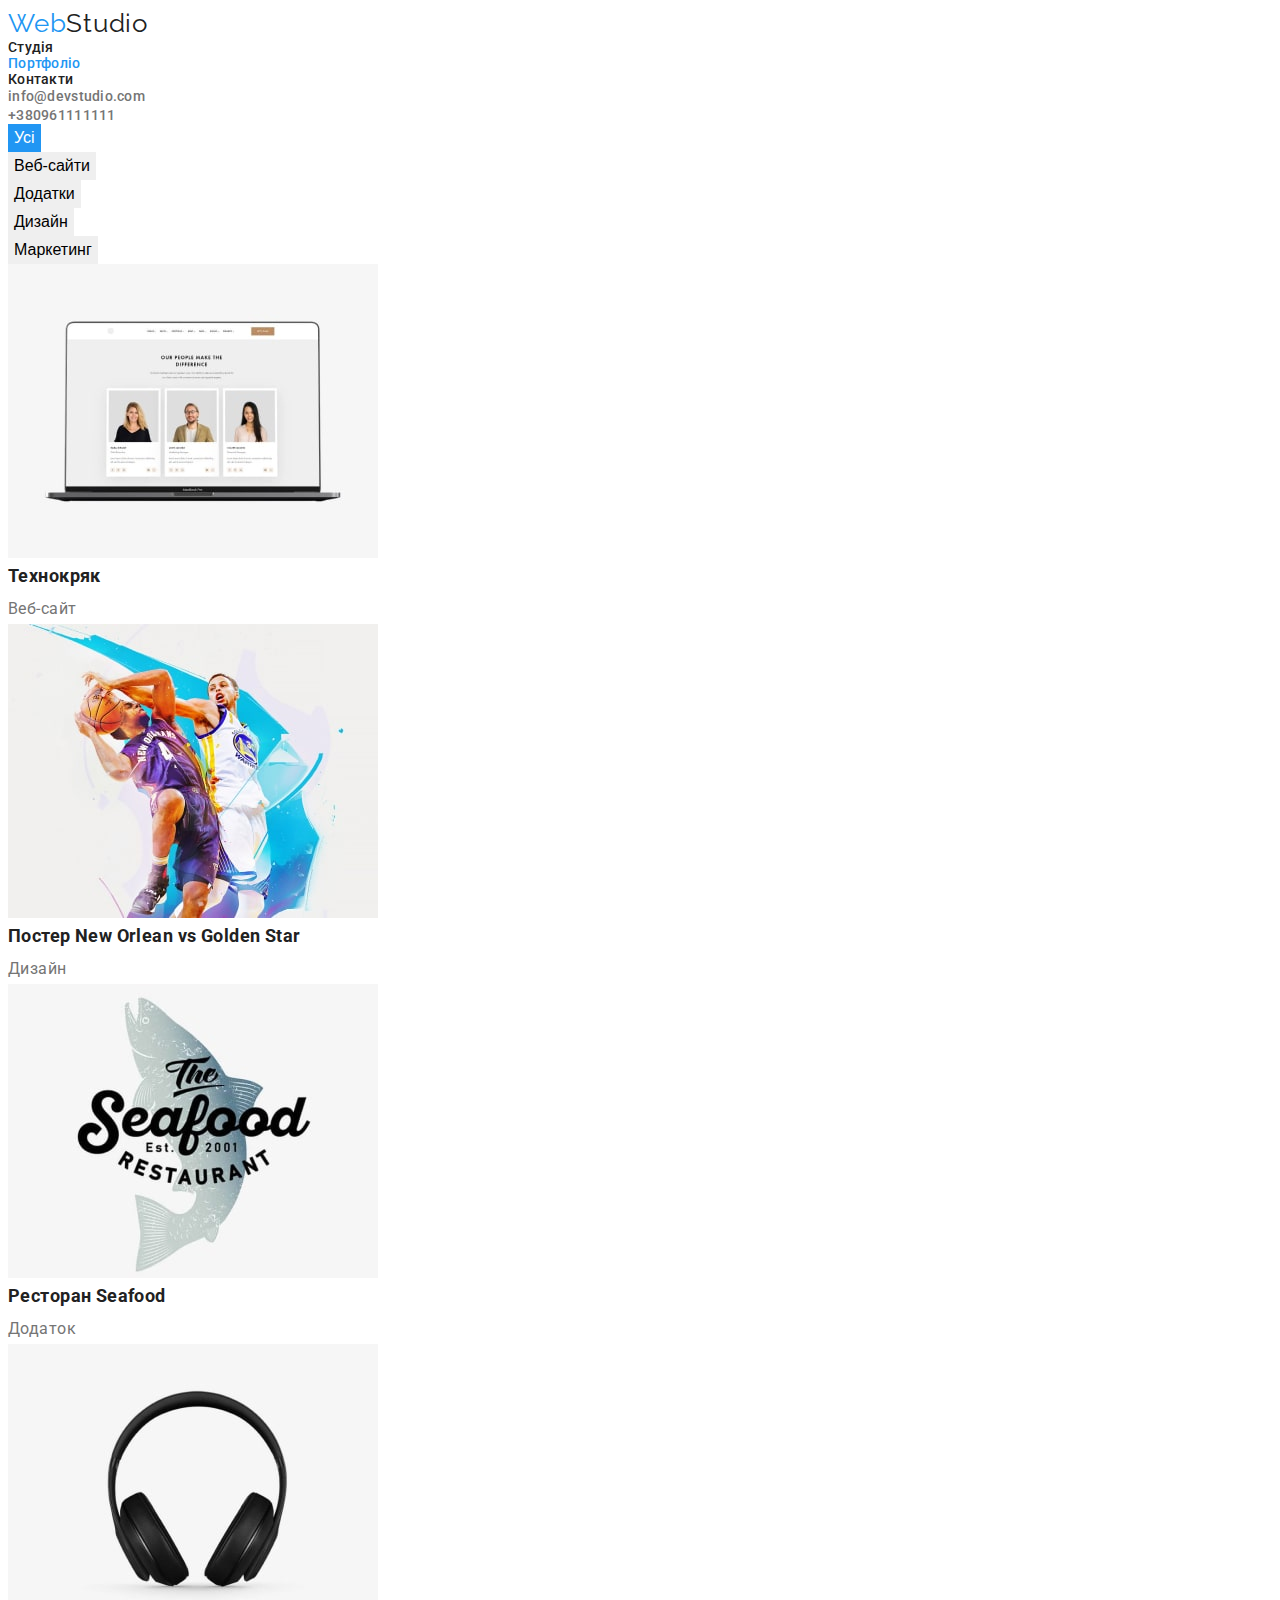
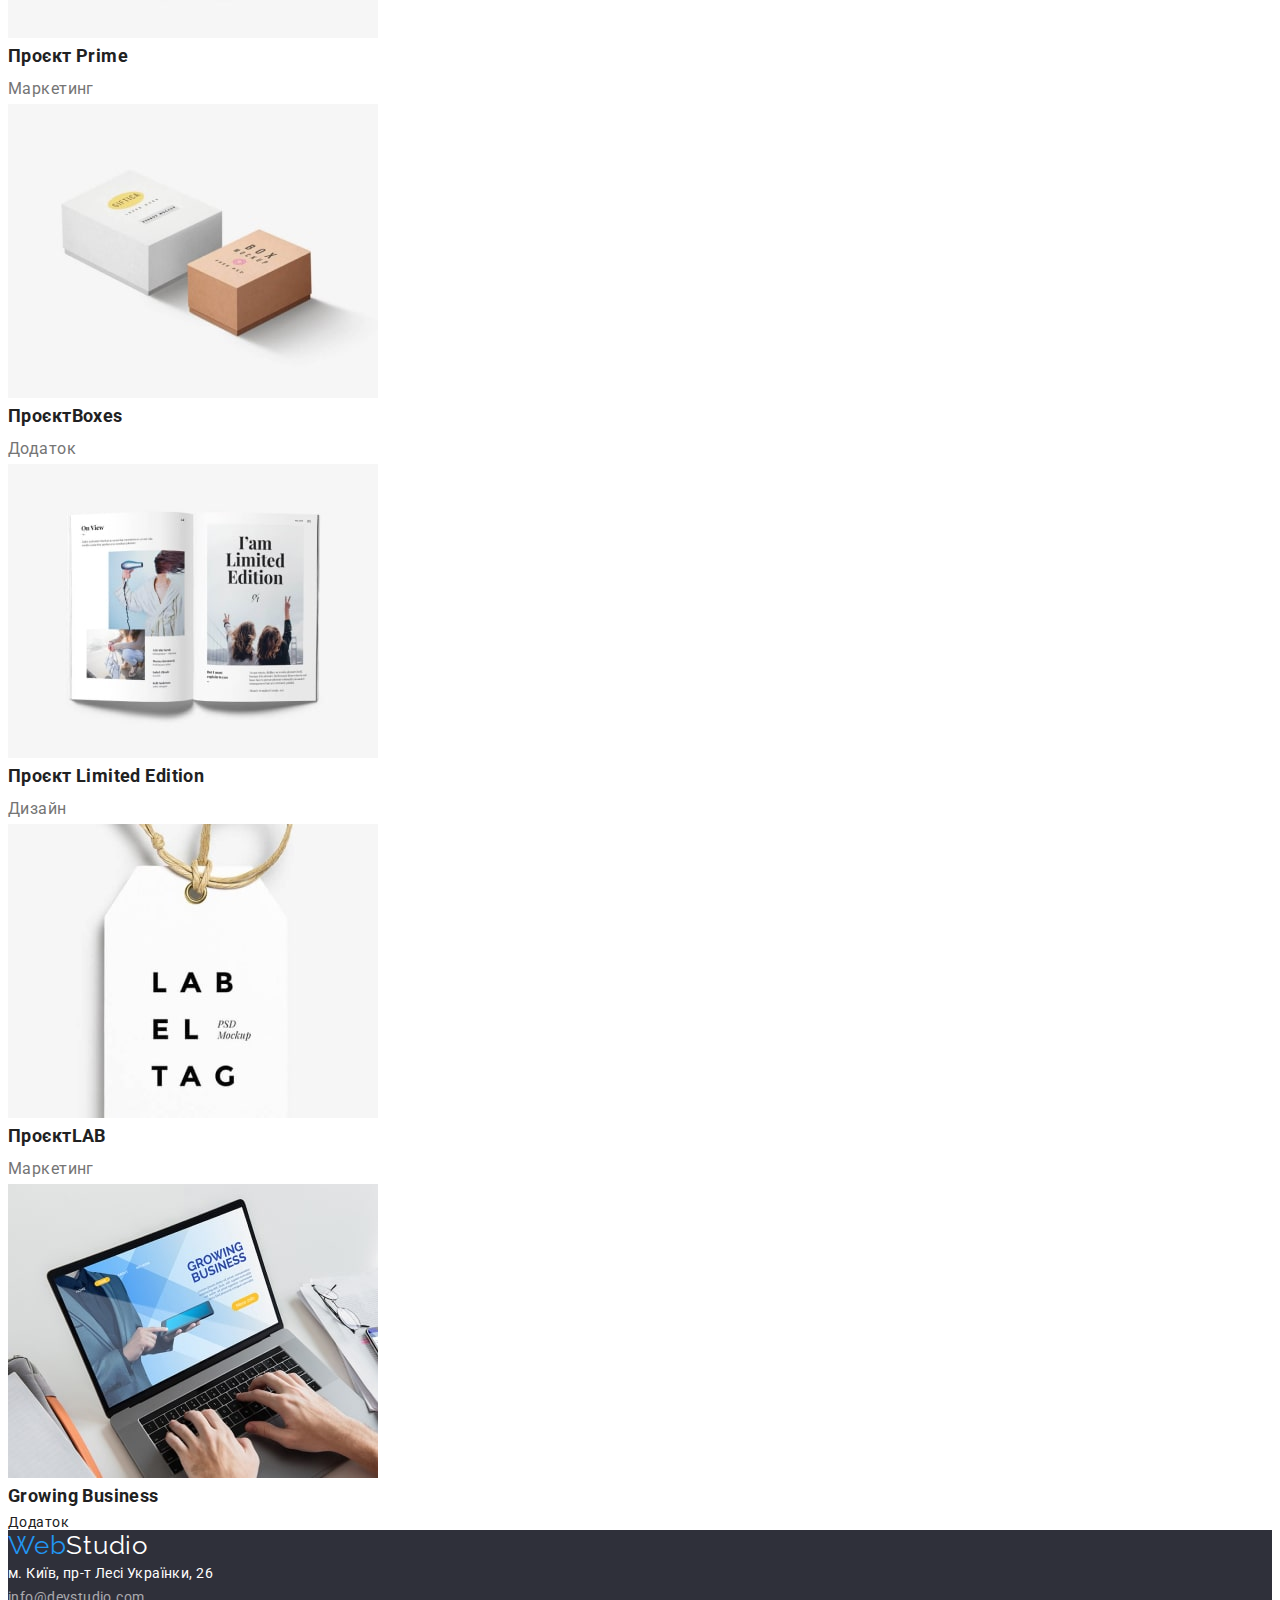
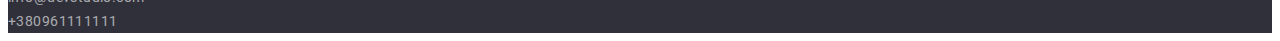
==== portfolio.html @ bebdb1d7 "add reset" ====
<!DOCTYPE html>
<html lang="en">
<head>
   <meta charset="UTF-8">
   <meta http-equiv="X-UA-Compatible" content="IE=edge">
   <meta name="viewport" content="width=device-width, initial-scale=1.0">
   <title>Портфоліо</title>
<!--fint famaly-->
   <link rel="preconnect" href="https://fonts.googleapis.com">
<link rel="preconnect" href="https://fonts.gstatic.com" crossorigin>
<link href="https://fonts.googleapis.com/css2?family=Raleway:wght@700&family=Roboto:wght@400;500;700;900&display=swap" rel="stylesheet">

<!--normalize-->
<link rel="stylesheet" href="https://cdnjs.cloudflare.com/ajax/libs/modern-normalize/1.1.0/modern-normalize.min.css" integrity="sha512-wpPYUAdjBVSE4KJnH1VR1HeZfpl1ub8YT/NKx4PuQ5NmX2tKuGu6U/JRp5y+Y8XG2tV+wKQpNHVUX03MfMFn9Q==" crossorigin="anonymous"
referrerpolicy="no-referrer" />

<!--base style-->
   <link rel="stylesheet" href="./css/styles.css">
</head>
<body>
<!--Шапка сайту-->
    <header class="header">


        <a class="logo link" href="./index.html">Web<span class="logo-header">Studio</span></a>
<!--Навігація-->
      <nav>

        <ul class="nav-list list">
          <li class="nav-item">
            <a href="./index.html"
            class="nav-link link">Студія</a>
          </li>

          <li class="nav-item">
            <a href="./portfolio.html"
            class="nav-link link active">Портфоліо</a>
          </li>

          <li class="nav-item">
            <a href="./index.html"
            class="nav-link link">Контакти</a>
          </li>
        </ul>
      </nav>

      <!--Шапка контакти-->
      <ul class="list">
        <li>
          <a class="header-mail link" href="mailto:info@devstudio.com">info@devstudio.com</a>
        </li>
        <li>
          <a class="header-tel link" href="tel:+380961111111">+380961111111</a>
        </li>
      </ul>
    </header>

<main>
  <!--Фільтри-->
  <section>
    <h1></h1>
      <ul class="list-filters list">
        <li class="button-filters">
          <button type="button" class="button active-btn">Усі</li>
        <li class="button-filters">
          <button type="button" class="button">Веб-сайти</li>
        <li class="button-filters">
          <button type="button" class="button">Додатки</li>
        <li class="button-filters">
          <button type="button" class="button">Дизайн</li>
        <li class="button-filters">
          <button type="button" class="button">Маркетинг</li>
      </ul>


   <ul class="list">
    <li>
      <img src="./img/tehnokrak.jpg" alt="Портфоліо">
      <h2 class="title-portfolio">Технокряк</h2>
      <p class="portfolio-description">Веб-сайт</p>
    </li>
    <li>
      <img src="./img/New.jpg"
      alt="Портфоліо">
      <h2 class="title-portfolio">Постер <span lang="en">New Orlean vs Golden Star</span></h2>
      <p class="portfolio-description">Дизайн </p>
    </li>
    <li>
      <img src="./img/Seafood.jpg"
      alt="Портфоліо">
      <h2 class="title-portfolio">Ресторан  <span lang="en">Seafood</span></h2>
      <p class="portfolio-description">Додаток </p>
    </li>
    <li>
      <img src="./img/Prime.jpg"
      alt="Портфоліо">
      <h2 class="title-portfolio">Проєкт  <span lang="en">Prime</span></h2>
      <p class="portfolio-description">Маркетинг</p>
    </li>
    <li>
      <img src="./img/Boxesjpg.jpg" alt="Портфоліо">
      <h2 class="title-portfolio">Проєкт<span lang="en">Boxes</span></h2>
      <p class="portfolio-description">Додаток</p>
    </li>
    <li>
      <img src="./img/LimitedEdition.jpg" alt="Портфоліо">
      <h2 class="title-portfolio">Проєкт<span lang="en"> Limited Edition</span></h2>
      <p class="portfolio-description">Дизайн</p>
    </li>
    <li>
      <img src="./img/LAB-min.jpg" alt="Портфоліо">
      <h2 class="title-portfolio">Проєкт<span lang="en">LAB</span></h2>
      <p class="portfolio-description">Маркетинг</p>
    </li>
    <li>
      <img src="./img/GrowingBusiness.jpg" alt="Портфоліо">
      <h2 class="title-portfolio"><span lang="en">Growing Business</span></h2>
      <p>Додаток</p>
    </li>
   </ul>
  </section>
</main>

 <footer class="footer">
      <a class="logo-footer link" href="./index.html">Web<span class="logo-footer-span">Studio</span></a>
      <address>
        <ul class="list">
          <li>
            <a href="https://goo.gl/maps/yUURAm4yrq9FxePc8" target="_blank"
              class="footer-link link">м. Київ, пр-т Лесі Українки, 26</a
            >
          </li>
           <li>
          <a class="footer-address link" href="mailto:info@devstudio.com">info@devstudio.com</a>
        </li>
        <li>
          <a class="footer-address link" href="tel:+380961111111">+380961111111</a>
        </li>
        </ul>
      </address>
    </footer>
</body>
</html>
---- css/styles.css ----
:root {
  --main-title-color:  #ffffff;
  --sacondary-title-color:#212121;
  --text-title-color:#757575;
  --accent-color: #2196f3;
}
/* reset */

/* Стили для обнуления верхних отступов у элементов  */
h1,
h2,
h3,
h4,
h5,
h6,
p {
  margin: 0;
}

/* Класс для обнуления базовых свойств у списков (ul)  */
.list {
  list-style: none;
  padding-left: 0;
  margin: 0;
}

/* Класс для обнуления базовых свойств у ссылок  */
.link {
  text-decoration: none;
  color: inherit;
}

/* Свойства для корректного отображения картинок  */
img {
  display: block;
  max-width: 100%;
  height: auto;
}

/* Свойства для обнуления курсива у address  */

address {
  font-style: normal;
}

/* components */
.container {
  width: 1360px;
  padding: 0 15px;
  margin: 0 auto;
}

.visually-hidden {
  position: absolute;
  width: 1px;
  height: 1px;
  margin: -1px;
  border: 0;
  padding: 0;

  white-space: nowrap;
  clip-path: inset(100%);
  clip: rect(0 0 0 0);
  overflow: hidden;
}


body {
  font-family: 'Roboto', sans-serif;
  font-size: 14px;
  letter-spacing: 0.03em;
  background-color: var(--main-title-color);
  color:var(--sacondary-title-color);
}
.list {
  list-style: none;
}
.link {
  text-decoration: none;
}
/*-------Шапка сайту--*/
.header {
  background-color:var(--main-title-color);
}

.logo {
  font-family: 'Raleway';
    font-size: 26px;
  line-height: 31px;
  letter-spacing: 0.03em;
  color: var(--accent-color);
}
.logo-header {
  color: var(--sacondary-title-color);
}

.nav-link {
  font-weight: 500;
   line-height: calc(16 / 14);
  letter-spacing: 0.02em;
  color: var(--sacondary-title-color);
display: flex;
align-items: center;
}
.active {
  color: var(--accent-color);
}
.nav-link:hover,
.nav-link:focus {
  color:   var(--accent-color);
}
.header-mail,
.header-tel {
  font-weight: 500;
    line-height: calc(16 / 12);
  letter-spacing: 0.02em;
  color: var(--text-title-color);
}
.header-mail:hover,
.header-mail:focus {
  color: #2196f3;
}
.header-tel:hover,
.header-tel:focus {
  color:  var(--accent-color);
}

/*-------Герой--*/
.hero {
  background-color: #2f303a;
}
.hero-title {
  font-weight: 900;
  font-size: 44px;
  line-height: calc(60 / 44);
  text-align: center;
  letter-spacing: 0.06em;
  text-transform: uppercase;
  color: var(--main-title-color);
}
.hero-button {
  font-weight: 700;
  font-size: 16px;
  line-height: calc(30 / 16);

  letter-spacing: 0.06em;
  color: var(--main-title-color);
  cursor: pointer;
  background: var(--accent-color);
  box-shadow: 0px 4px 4px rgba(0, 0, 0, 0.15);
  border-radius: 4px;
  width: 216px;
  height: 50px;
  border: none;
  cursor: pointer;
}
/*-------Особливості--*/
.about-sub-tittle {
   font-size: 14px;
  line-height: calc(16 / 14);

}
.about-description {
   line-height: 24px;

  color: var(--text-title-color);
}
/*-------Чим ми займаємося--*/
.section-title {
  font-size: 36px;
  line-height: calc(42 / 36);
  text-align: center;
 }
/*-------Наша команда--*/
.team-title {
    font-size: 36px;
  line-height: calc(42 / 36);
  text-align: center;
}
.team-sub-title {
  font-weight: 500;
  font-size: 16px;
  line-height: calc(19 / 16);
  text-align: center;
}
.team-description {
   font-size: 16px;
  line-height: calc(19 / 16);
  text-align: center;
   color: var(--text-title-color);
}
/*-------Підвал--*/
.footer {
  background: #2f303a;
}
.logo-footer {
  font-family: 'Raleway';
  font-style: normal;
    font-size: 26px;
  line-height: calc(31 / 26);
  letter-spacing: 0.03em;
  color: var(--accent-color);
}
.logo-footer-span {
  color: var(--main-title-color)
}
.footer-link {
  line-height: calc(24 / 14);

  color: var(--main-title-color);
  font-style: normal;
}
.footer-address {
    line-height: calc(24 / 14);
  color: rgba(255, 255, 255, 0.6);
  font-style: normal;
}

/*-------Портфоліо--*/
/*-------Фільтри--*/
.button {
    font-size: 16px;
  line-height: calc(26 / 16);
  text-align: center;
  border-style: none;
  cursor: pointer;
}
.button:hover,
.button:focus {
  background-color: var(--accent-color);
  color: var(--main-title-color);
  text-shadow: 0px 4px 4px rgba(0, 0, 0, 0.25);
}
.active-btn {
  background-color:  var(--accent-color);
  color: var(--main-title-color);;

}
.title-portfolio {
   font-size: 18px;
line-height: calc(36 / 18);

}
.portfolio-description {
  font-size: 16px;
line-height: calc(30 / 16);
color: var(--text-title-color);

}
.footer-address:hover,
.footer-address:focus {
  color: var(--accent-color);
}
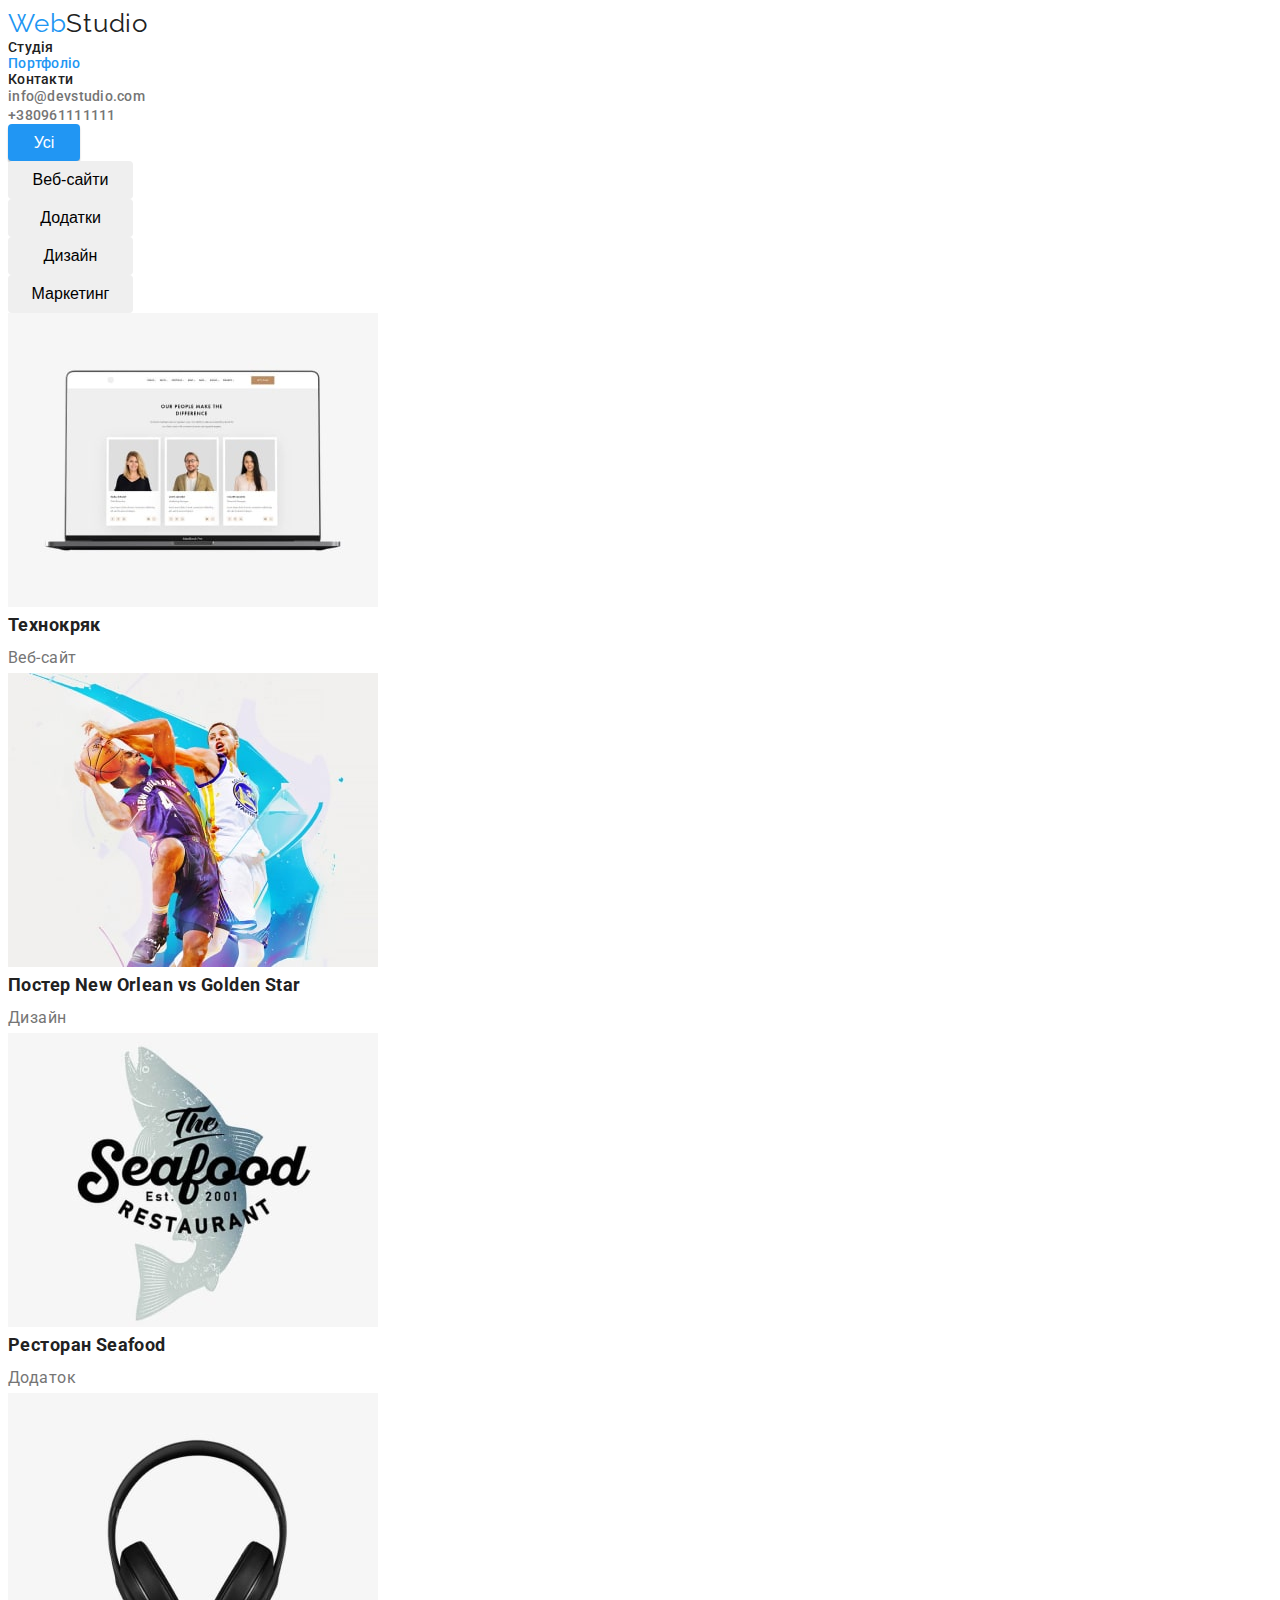
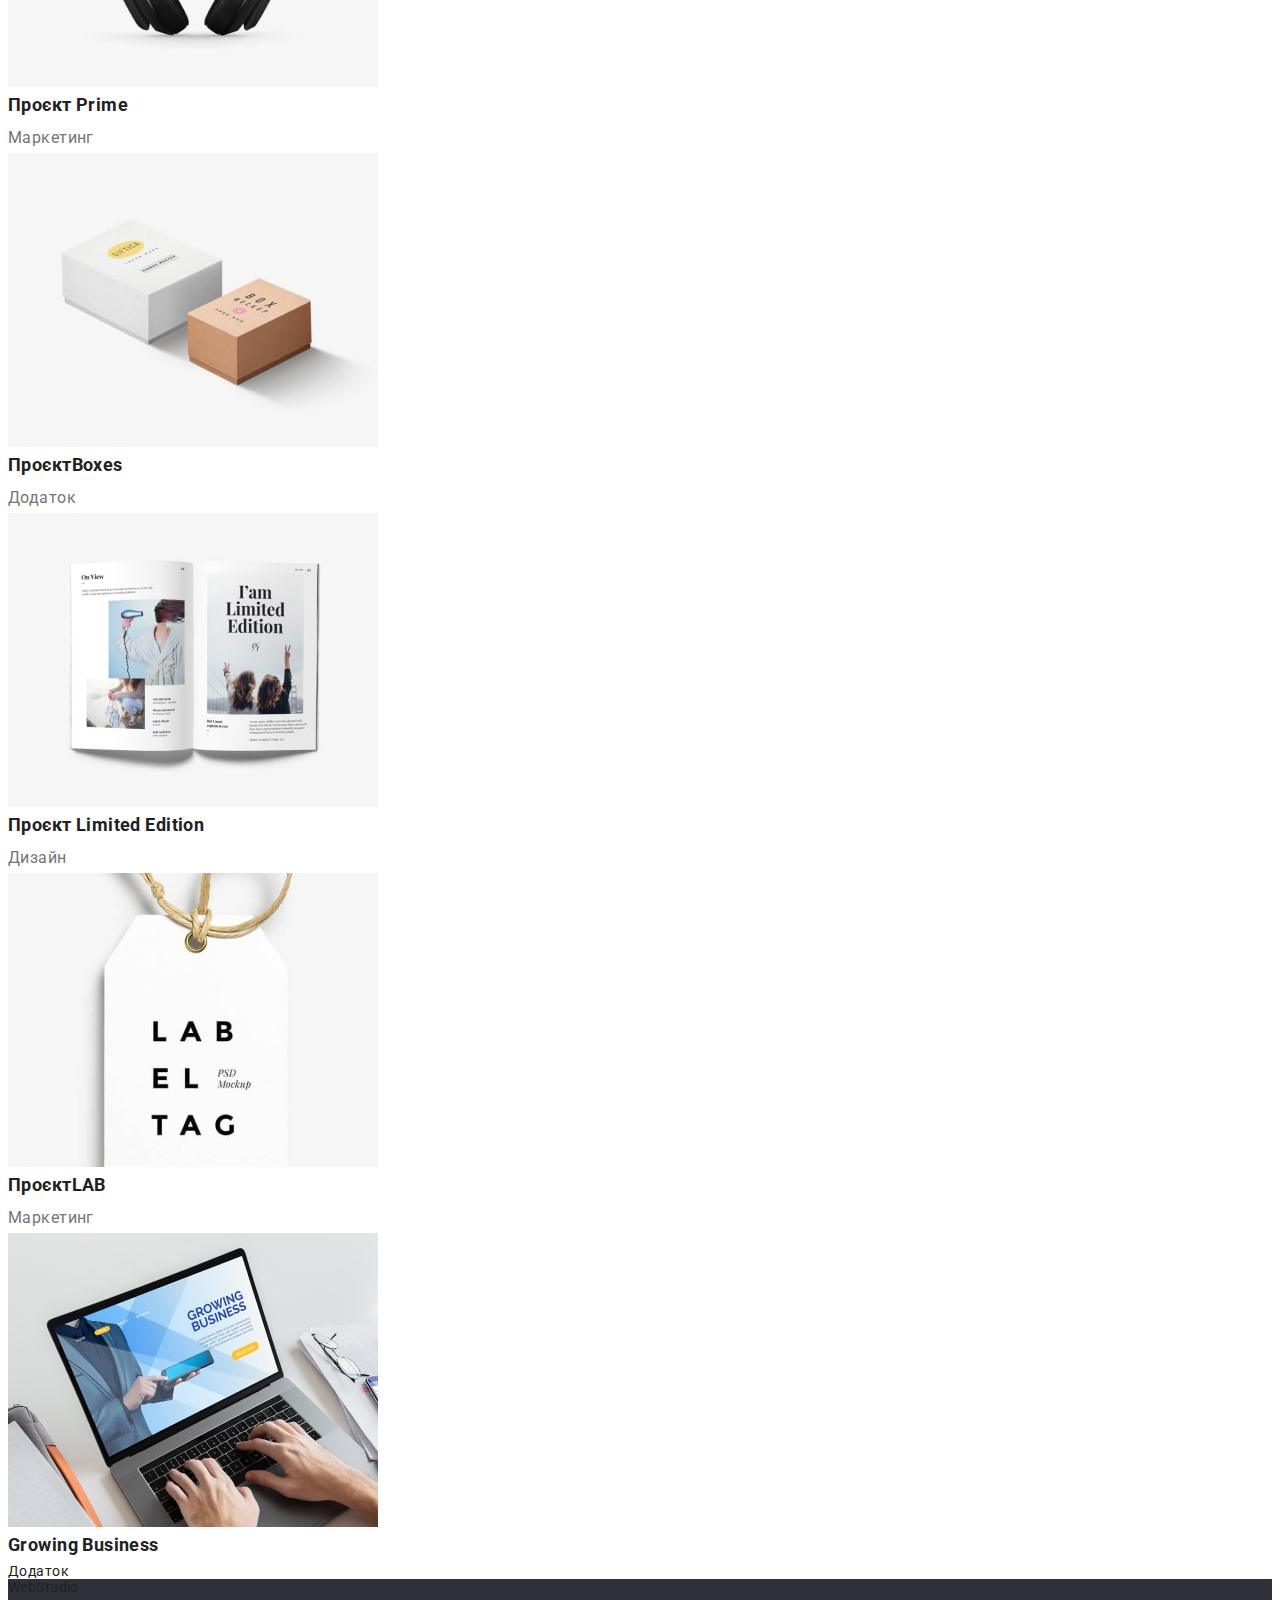
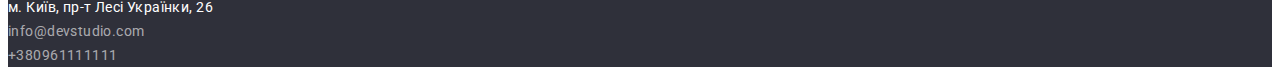
==== commit b96b4c8f: "btn" ====
--- a/portfolio.html
+++ b/portfolio.html
@@ -58,7 +58,7 @@
 <main>
   <!--Фільтри-->
   <section>
-    <h1></h1>
+    
       <ul class="list-filters list">
         <li class="button-filters">
           <button type="button" class="button active-btn">Усі</li>
--- a/css/styles.css
+++ b/css/styles.css
@@ -139,10 +139,12 @@
   color: var(--main-title-color);
 }
 .hero-button {
+  padding: 9px 31px;
+  min-width: 216px;
+  min-height: 50px;
   font-weight: 700;
   font-size: 16px;
   line-height: calc(30 / 16);
-
   letter-spacing: 0.06em;
   color: var(--main-title-color);
   cursor: pointer;
@@ -194,15 +196,6 @@
   background: #2f303a;
 }
 .logo-footer {
-  font-family: 'Raleway';
-  font-style: normal;
-    font-size: 26px;
-  line-height: calc(31 / 26);
-  letter-spacing: 0.03em;
-  color: var(--accent-color);
-}
-.logo-footer-span {
-  color: var(--main-title-color)
 }
 .footer-link {
   line-height: calc(24 / 14);
@@ -219,21 +212,32 @@
 /*-------Портфоліо--*/
 /*-------Фільтри--*/
 .button {
+  padding: 5px 21px;
+  min-width: 125px;
+   min-height: 38px;
     font-size: 16px;
   line-height: calc(26 / 16);
   text-align: center;
   border-style: none;
   cursor: pointer;
+  border-radius: 4px;
 }
 .button:hover,
 .button:focus {
   background-color: var(--accent-color);
   color: var(--main-title-color);
   text-shadow: 0px 4px 4px rgba(0, 0, 0, 0.25);
+
+
 }
 .active-btn {
+padding: 5px 24px;
+  min-width: 72px;
+  min-height: 37px;
   background-color:  var(--accent-color);
-  color: var(--main-title-color);;
+  color: var(--main-title-color);
+  box-shadow: 0px 3px 1px rgba(0, 0, 0, 0.1), 0px 1px 2px rgba(0, 0, 0, 0.08), 0px 2px 2px rgba(0, 0, 0, 0.12);
+    border-radius: 4px;
 
 }
 .title-portfolio {
@@ -251,3 +255,10 @@
 .footer-address:focus {
   color: var(--accent-color);
 }
+
+
+img {
+  display: block;
+  max-width: 100%;
+  height: auto;
+}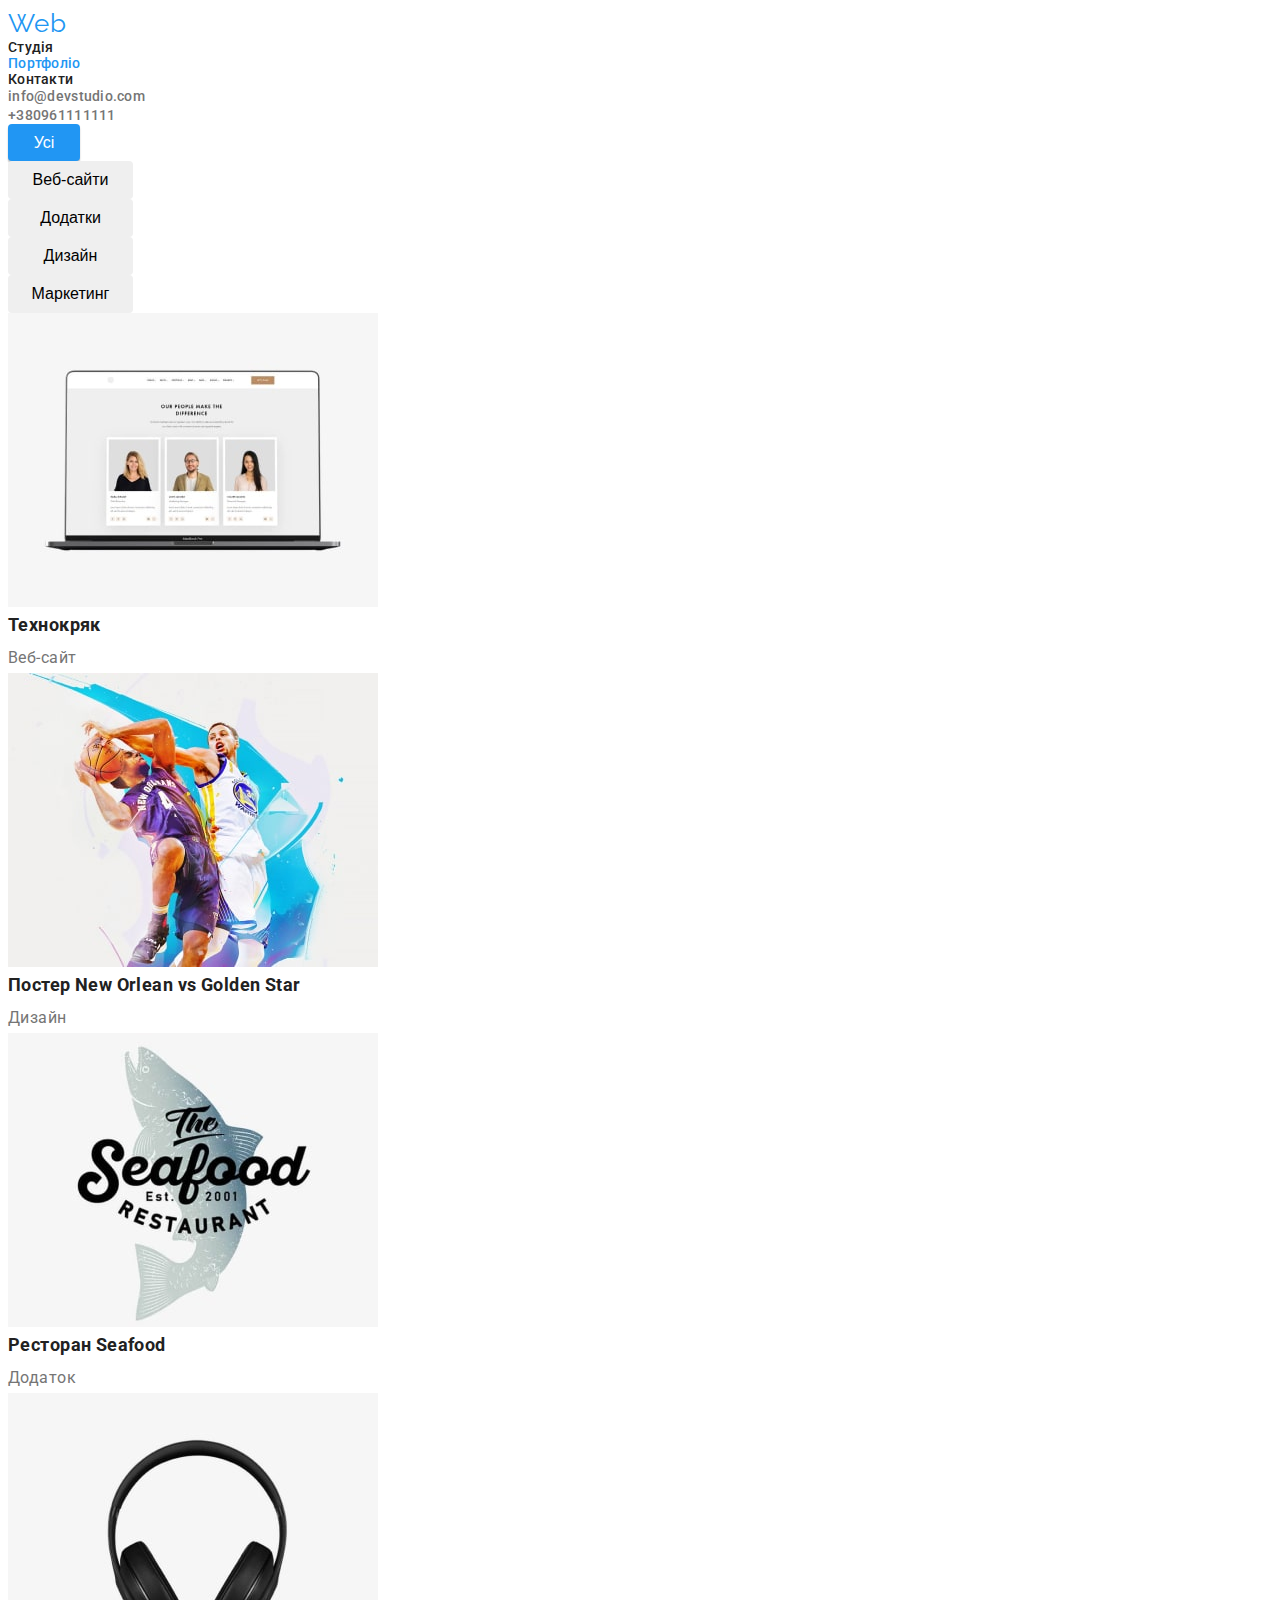
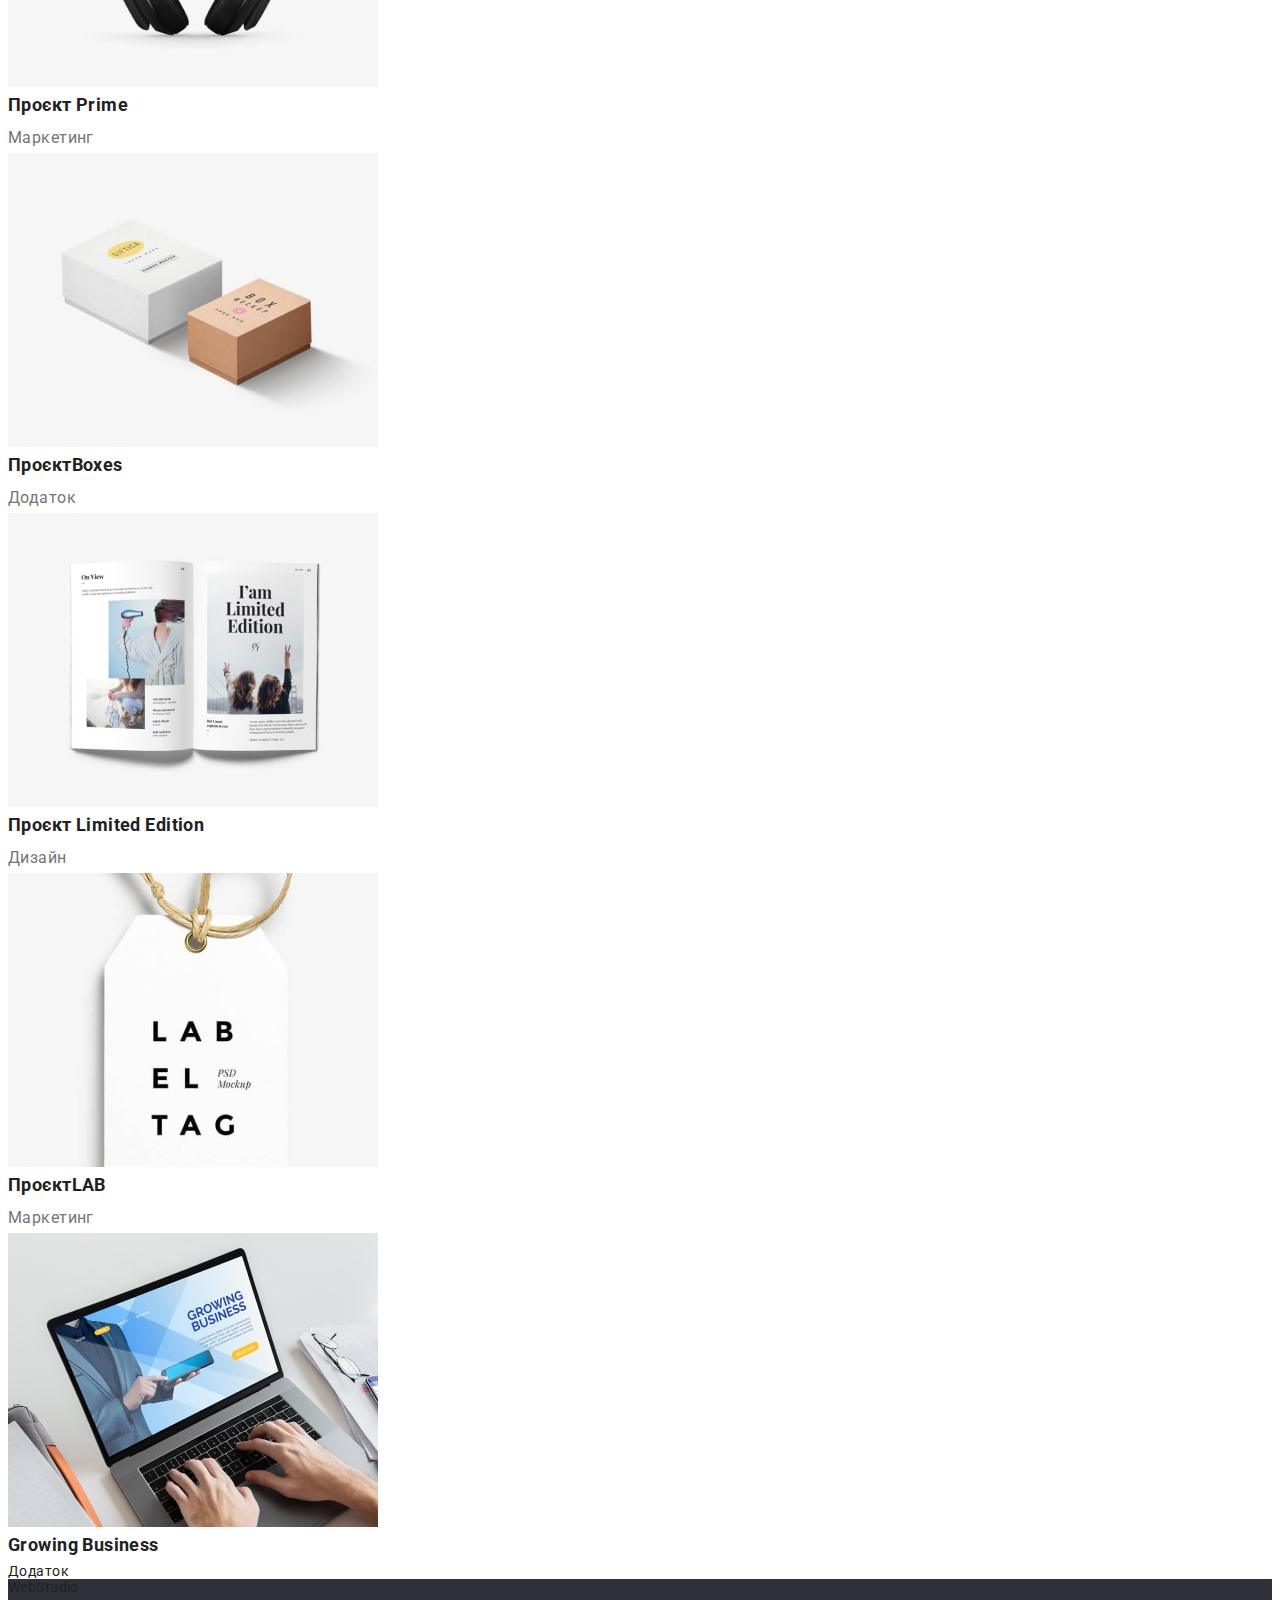
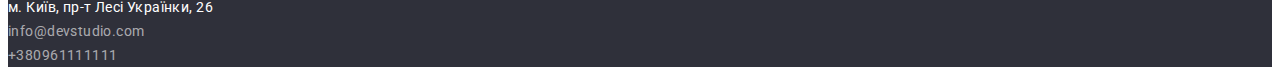
==== commit 4345cb81: "add  section" ====
--- a/portfolio.html
+++ b/portfolio.html
@@ -58,7 +58,7 @@
 <main>
   <!--Фільтри-->
   <section>
-    
+
       <ul class="list-filters list">
         <li class="button-filters">
           <button type="button" class="button active-btn">Усі</li>
@@ -120,7 +120,7 @@
    </ul>
   </section>
 </main>
-
+<!--Підвал-->
  <footer class="footer">
       <a class="logo-footer link" href="./index.html">Web<span class="logo-footer-span">Studio</span></a>
       <address>
--- a/css/styles.css
+++ b/css/styles.css
@@ -4,6 +4,19 @@
   --text-title-color:#757575;
   --accent-color: #2196f3;
 }
+/**
+  |============================
+  | Base styles
+  |============================
+*/
+body {
+  font-family: 'Roboto', sans-serif;
+  font-size: 14px;
+  letter-spacing: 0.03em;
+  background-color: var(--main-title-color);
+  color: var(--sacondary-title-color);
+}
+
 /* reset */
 
 /* Стили для обнуления верхних отступов у элементов  */
@@ -63,22 +76,25 @@
   clip: rect(0 0 0 0);
   overflow: hidden;
 }
-
-
-body {
-  font-family: 'Roboto', sans-serif;
-  font-size: 14px;
-  letter-spacing: 0.03em;
-  background-color: var(--main-title-color);
-  color:var(--sacondary-title-color);
-}
+/* reset and*/
+
+
 .list {
   list-style: none;
 }
 .link {
   text-decoration: none;
 }
-/*-------Шапка сайту--*/
+.section {
+  padding-top: 94px;
+  padding-top: 94px;
+}
+
+/**
+  |============================
+  | Шапка сайту
+  |============================
+*/
 .header {
   background-color:var(--main-title-color);
 }
@@ -91,7 +107,7 @@
   color: var(--accent-color);
 }
 .logo-header {
-  color: var(--sacondary-title-color);
+  color: var(--main-title-color);
 }
 
 .nav-link {
@@ -156,7 +172,11 @@
   border: none;
   cursor: pointer;
 }
-/*-------Особливості--*/
+/**
+  |============================
+  | Особливості
+  |============================
+*/
 .about-sub-tittle {
    font-size: 14px;
   line-height: calc(16 / 14);
@@ -167,13 +187,21 @@
 
   color: var(--text-title-color);
 }
-/*-------Чим ми займаємося--*/
+/**
+  |============================
+  | Чим займаємось
+  |============================
+*/
 .section-title {
   font-size: 36px;
   line-height: calc(42 / 36);
   text-align: center;
  }
-/*-------Наша команда--*/
+/**
+  |============================
+  | Наша команда
+  |============================
+*/
 .team-title {
     font-size: 36px;
   line-height: calc(42 / 36);
@@ -191,7 +219,11 @@
   text-align: center;
    color: var(--text-title-color);
 }
-/*-------Підвал--*/
+/**
+  |============================
+  | Підвал
+  |============================
+*/
 .footer {
   background: #2f303a;
 }
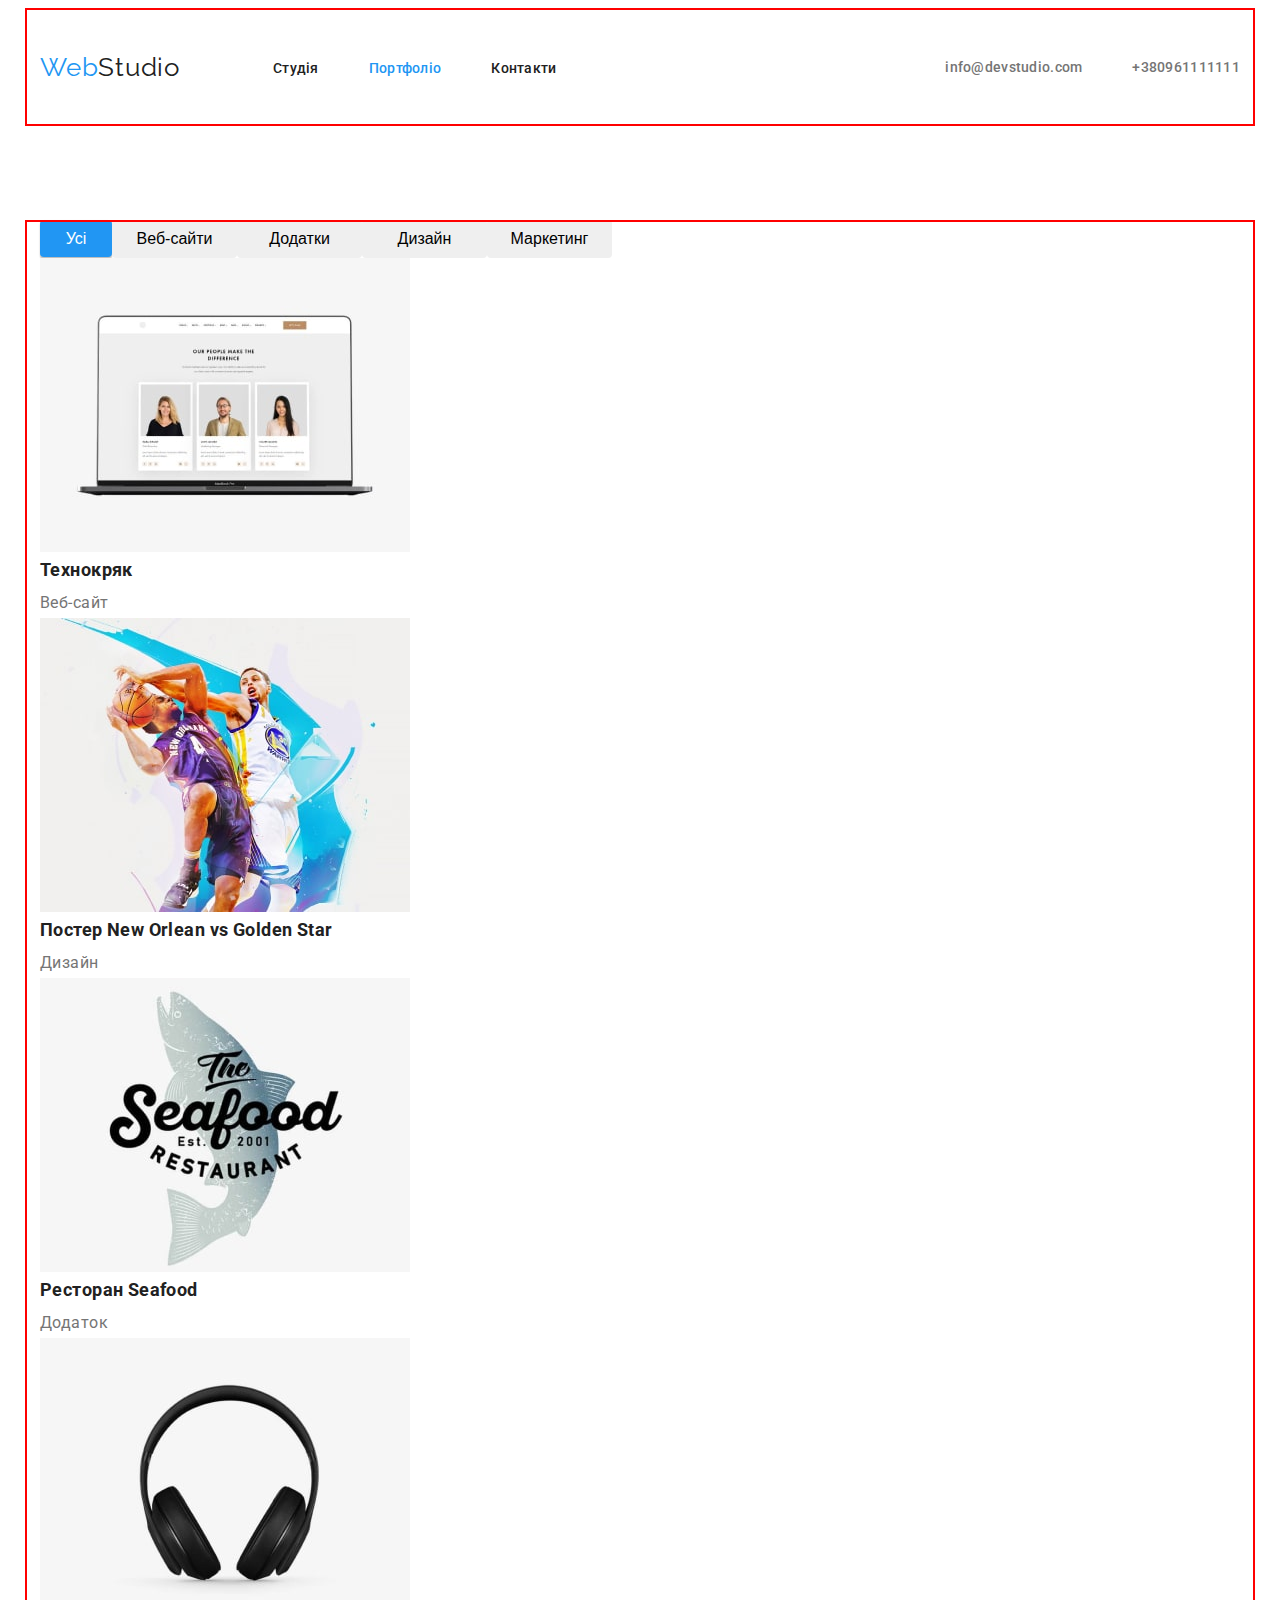
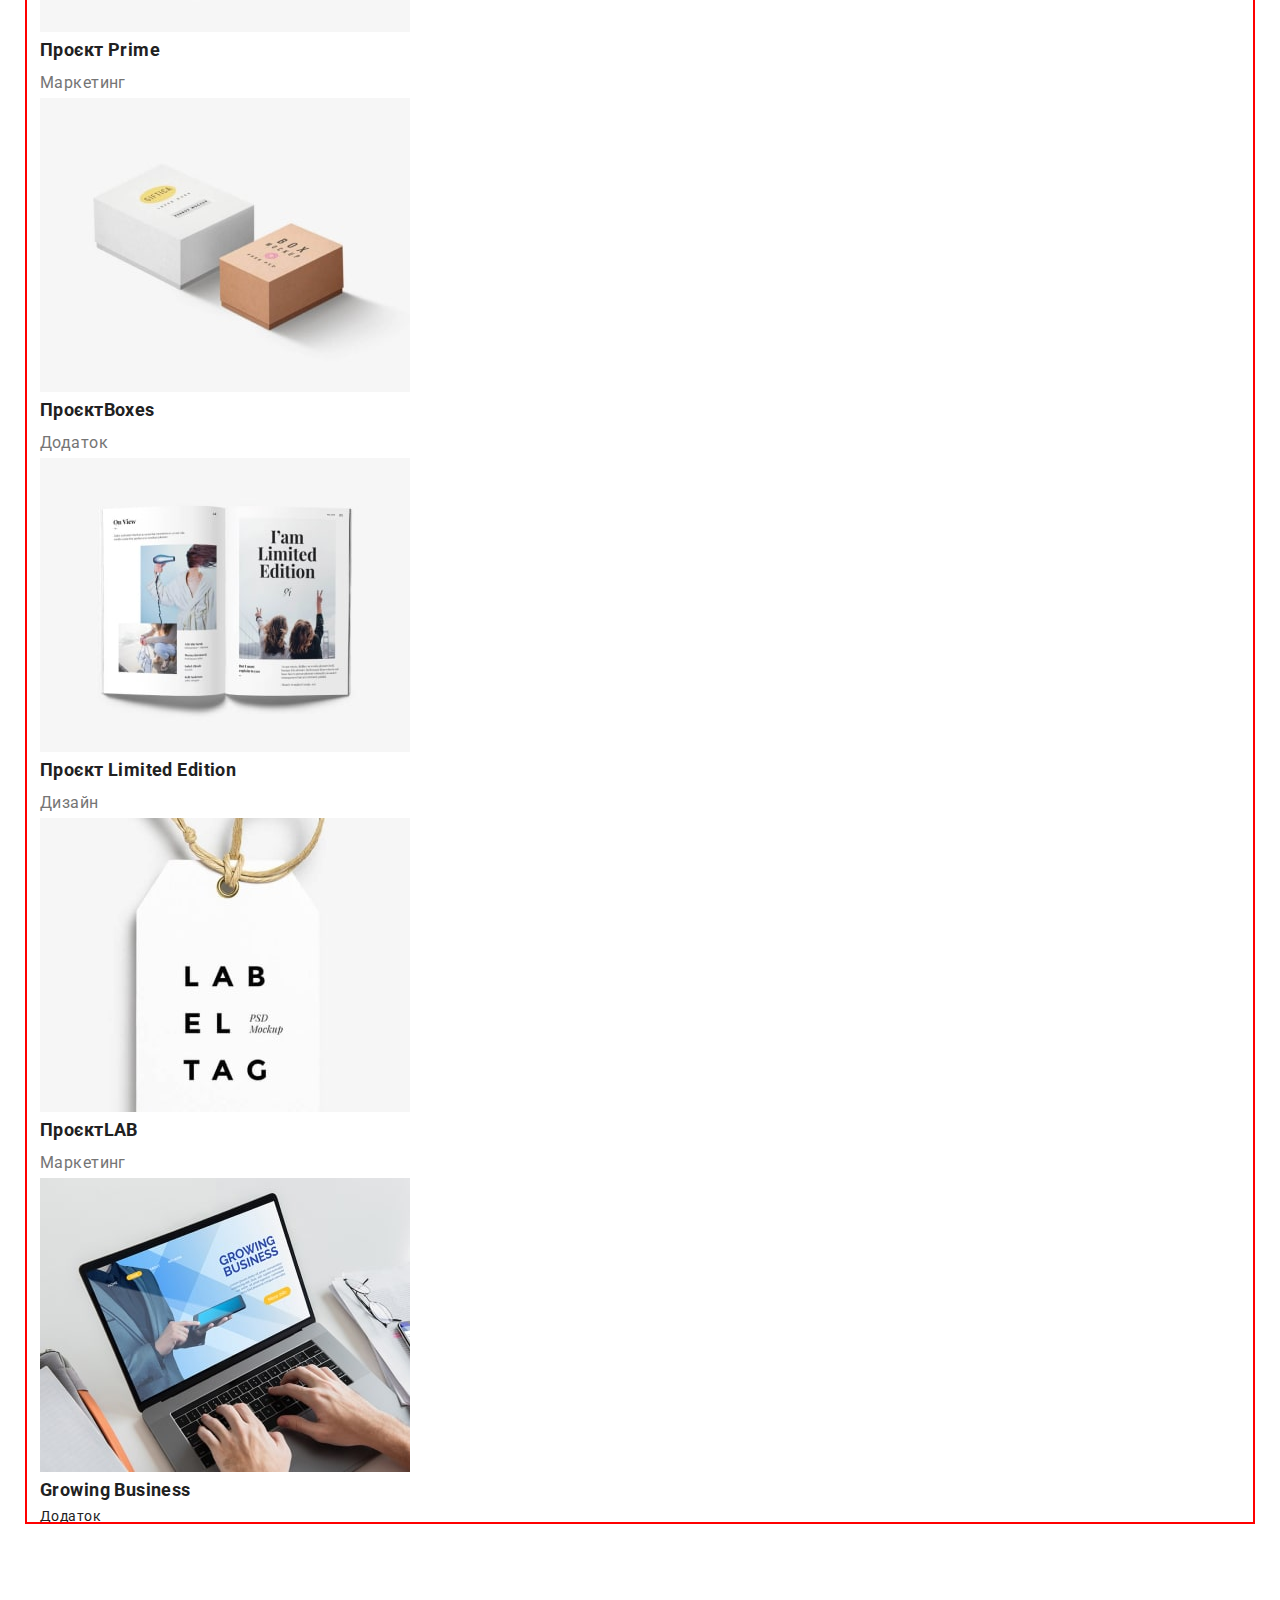
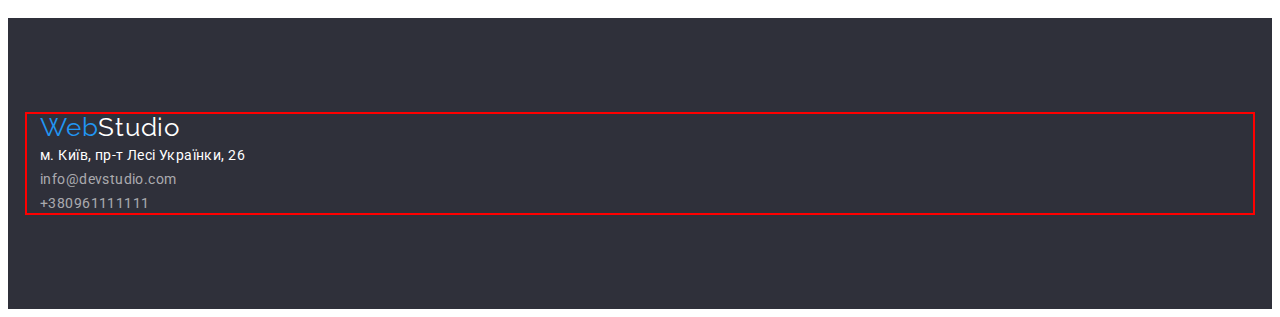
==== commit b90e2a7f: "add flex" ====
--- a/portfolio.html
+++ b/portfolio.html
@@ -19,46 +19,42 @@
 </head>
 <body>
 <!--Шапка сайту-->
-    <header class="header">
+<header class="header">
+  <div class="header-container container">
+    <a class="logo link" href="./index.html">Web<span class="logo-header">Studio</span></a>
+    <!--Навігація-->
+    <nav class="header-nav">
+      <ul class="header-list list">
+        <li class="nav-item">
+          <a href="./index.html" class="nav-link link ">Студія</a>
+        </li>
 
+        <li class="nav-item">
+          <a href="./portfolio.html" class="nav-link link active">Портфоліо</a>
+        </li>
 
-        <a class="logo link" href="./index.html">Web<span class="logo-header">Studio</span></a>
-<!--Навігація-->
-      <nav>
-
-        <ul class="nav-list list">
-          <li class="nav-item">
-            <a href="./index.html"
-            class="nav-link link">Студія</a>
-          </li>
-
-          <li class="nav-item">
-            <a href="./portfolio.html"
-            class="nav-link link active">Портфоліо</a>
-          </li>
-
-          <li class="nav-item">
-            <a href="./index.html"
-            class="nav-link link">Контакти</a>
-          </li>
-        </ul>
-      </nav>
-
-      <!--Шапка контакти-->
-      <ul class="list">
-        <li>
-          <a class="header-mail link" href="mailto:info@devstudio.com">info@devstudio.com</a>
-        </li>
-        <li>
-          <a class="header-tel link" href="tel:+380961111111">+380961111111</a>
+        <li class="nav-item">
+          <a href="./index.html" class="nav-link link">Контакти</a>
         </li>
       </ul>
-    </header>
+    </nav>
+
+    <!--Шапка контакти-->
+    <ul class="header-list-cont list">
+      <li>
+        <a class="header-mail link" href="mailto:info@devstudio.com">info@devstudio.com</a>
+      </li>
+      <li>
+        <a class="header-tel link" href="tel:+380961111111">+380961111111</a>
+      </li>
+    </ul>
+  </div>
+</header>
 
 <main>
   <!--Фільтри-->
-  <section>
-
+  <section class="section">
+<div class="container">
       <ul class="list-filters list">
         <li class="button-filters">
           <button type="button" class="button active-btn">Усі</li>
@@ -118,10 +114,12 @@
       <p>Додаток</p>
     </li>
    </ul>
+ </div>
   </section>
 </main>
 <!--Підвал-->
- <footer class="footer">
+ <footer class="footer section">
+  <div class="container">
       <a class="logo-footer link" href="./index.html">Web<span class="logo-footer-span">Studio</span></a>
       <address>
         <ul class="list">
@@ -137,7 +135,7 @@
           <a class="footer-address link" href="tel:+380961111111">+380961111111</a>
         </li>
         </ul>
-      </address>
+      </address> </div>
     </footer>
 </body>
 </html>--- a/css/styles.css
+++ b/css/styles.css
@@ -1,8 +1,9 @@
 :root {
-  --main-title-color:  #ffffff;
-  --sacondary-title-color:#212121;
-  --text-title-color:#757575;
+  --main-title-color: #ffffff;
+  --sacondary-title-color: #212121;
+  --text-title-color: #757575;
   --accent-color: #2196f3;
+  --items: 3;
 }
 /**
   |============================
@@ -57,11 +58,6 @@
 }
 
 /* components */
-.container {
-  width: 1360px;
-  padding: 0 15px;
-  margin: 0 auto;
-}
 
 .visually-hidden {
   position: absolute;
@@ -78,7 +74,6 @@
 }
 /* reset and*/
 
-
 .list {
   list-style: none;
 }
@@ -87,59 +82,95 @@
 }
 .section {
   padding-top: 94px;
-  padding-top: 94px;
-}
-
+  padding-bottom: 94px;
+}
+.container {
+  width: 1200px;
+  margin-right: auto;
+  margin-left: auto;
+  padding-right: 15px;
+  padding-left: 15px;
+
+  outline: 2px solid red;
+  outline-offset: -2px;
+}
 /**
   |============================
   | Шапка сайту
   |============================
 */
+.header-container {
+  display: flex;
+  align-items: center;
+}
+
 .header {
-  background-color:var(--main-title-color);
-}
-
+  background-color: var(--main-title-color);
+}
 .logo {
   font-family: 'Raleway';
-    font-size: 26px;
+  font-size: 26px;
   line-height: 31px;
   letter-spacing: 0.03em;
   color: var(--accent-color);
-}
+  margin-right: 93px;
+}
+
 .logo-header {
-  color: var(--main-title-color);
-}
-
+  color: var(--sacondary-title-color);
+}
+.header-list {
+  display: flex;
+  align-items: center;
+  gap: 50px;
+  margin-right: 344px;
+}
+.header-list-cont {
+  display: flex;
+  gap: 50px;
+}
 .nav-link {
+  display: block;
+  padding-top: 52px;
+  padding-bottom: 50px;
   font-weight: 500;
-   line-height: calc(16 / 14);
+  line-height: calc(16 / 14);
   letter-spacing: 0.02em;
   color: var(--sacondary-title-color);
-display: flex;
-align-items: center;
+  align-items: center;
+
+}
+.header-nav {
+  margin-right: auto;
 }
 .active {
   color: var(--accent-color);
 }
 .nav-link:hover,
 .nav-link:focus {
-  color:   var(--accent-color);
-}
+  color: var(--accent-color);
+}
+
+
 .header-mail,
 .header-tel {
   font-weight: 500;
-    line-height: calc(16 / 12);
+  line-height: calc(16 / 12);
   letter-spacing: 0.02em;
   color: var(--text-title-color);
-}
+ margin-right: auto;
+}
+
 .header-mail:hover,
 .header-mail:focus {
   color: #2196f3;
 }
 .header-tel:hover,
 .header-tel:focus {
-  color:  var(--accent-color);
-}
+  color: var(--accent-color);
+}
+
+
 
 /*-------Герой--*/
 .hero {
@@ -178,12 +209,11 @@
   |============================
 */
 .about-sub-tittle {
-   font-size: 14px;
+  font-size: 14px;
   line-height: calc(16 / 14);
-
 }
 .about-description {
-   line-height: 24px;
+  line-height: 24px;
 
   color: var(--text-title-color);
 }
@@ -192,18 +222,30 @@
   | Чим займаємось
   |============================
 */
+
+
 .section-title {
   font-size: 36px;
   line-height: calc(42 / 36);
   text-align: center;
- }
+  display: block;
+  padding-bottom: 50px;
+}
+.dev-list {
+  display: flex;
+}
+.dev-item:not(:last-child) {
+margin-right: 30px;
+}
+
 /**
   |============================
   | Наша команда
   |============================
 */
+
 .team-title {
-    font-size: 36px;
+  font-size: 36px;
   line-height: calc(42 / 36);
   text-align: center;
 }
@@ -214,11 +256,12 @@
   text-align: center;
 }
 .team-description {
-   font-size: 16px;
+  font-size: 16px;
   line-height: calc(19 / 16);
   text-align: center;
-   color: var(--text-title-color);
-}
+  color: var(--text-title-color);
+}
+
 /**
   |============================
   | Підвал
@@ -228,7 +271,18 @@
   background: #2f303a;
 }
 .logo-footer {
-}
+  font-family: 'Raleway';
+  font-style: normal;
+  font-size: 26px;
+  line-height: calc(31 / 26);
+  letter-spacing: 0.03em;
+  color: var(--accent-color);
+}
+
+.logo-footer-span {
+  color: var(--main-title-color);
+}
+
 .footer-link {
   line-height: calc(24 / 14);
 
@@ -236,18 +290,23 @@
   font-style: normal;
 }
 .footer-address {
-    line-height: calc(24 / 14);
+  line-height: calc(24 / 14);
   color: rgba(255, 255, 255, 0.6);
   font-style: normal;
 }
 
 /*-------Портфоліо--*/
 /*-------Фільтри--*/
+.list-filters {
+  display: flex;
+  
+
+}
 .button {
   padding: 5px 21px;
   min-width: 125px;
-   min-height: 38px;
-    font-size: 16px;
+  min-height: 38px;
+  font-size: 16px;
   line-height: calc(26 / 16);
   text-align: center;
   border-style: none;
@@ -259,38 +318,27 @@
   background-color: var(--accent-color);
   color: var(--main-title-color);
   text-shadow: 0px 4px 4px rgba(0, 0, 0, 0.25);
-
-
 }
 .active-btn {
-padding: 5px 24px;
+  padding: 5px 24px;
   min-width: 72px;
   min-height: 37px;
-  background-color:  var(--accent-color);
-  color: var(--main-title-color);
-  box-shadow: 0px 3px 1px rgba(0, 0, 0, 0.1), 0px 1px 2px rgba(0, 0, 0, 0.08), 0px 2px 2px rgba(0, 0, 0, 0.12);
-    border-radius: 4px;
-
+  background-color: var(--accent-color);
+  color: var(--main-title-color);
+  box-shadow: 0px 3px 1px rgba(0, 0, 0, 0.1), 0px 1px 2px rgba(0, 0, 0, 0.08),
+    0px 2px 2px rgba(0, 0, 0, 0.12);
+  border-radius: 4px;
 }
 .title-portfolio {
-   font-size: 18px;
-line-height: calc(36 / 18);
-
+  font-size: 18px;
+  line-height: calc(36 / 18);
 }
 .portfolio-description {
   font-size: 16px;
-line-height: calc(30 / 16);
-color: var(--text-title-color);
-
+  line-height: calc(30 / 16);
+  color: var(--text-title-color);
 }
 .footer-address:hover,
 .footer-address:focus {
   color: var(--accent-color);
 }
-
-
-img {
-  display: block;
-  max-width: 100%;
-  height: auto;
-}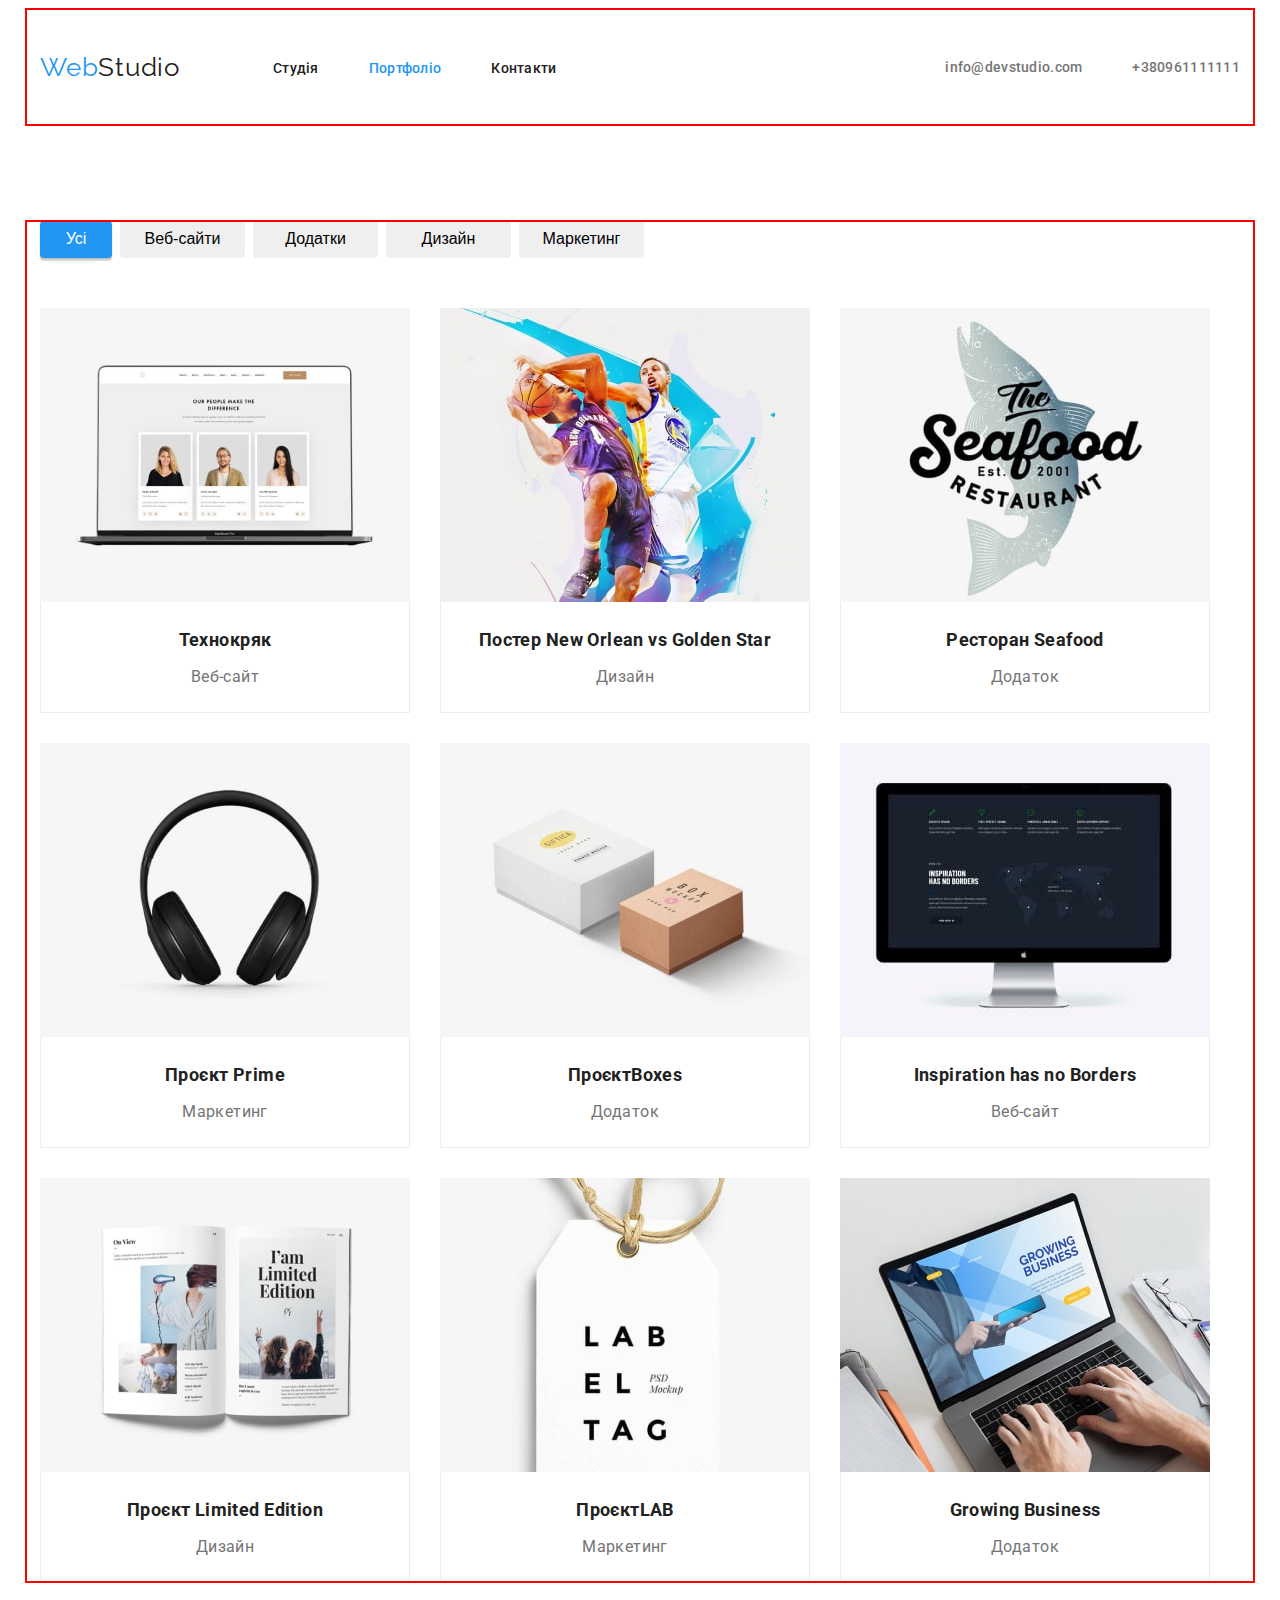
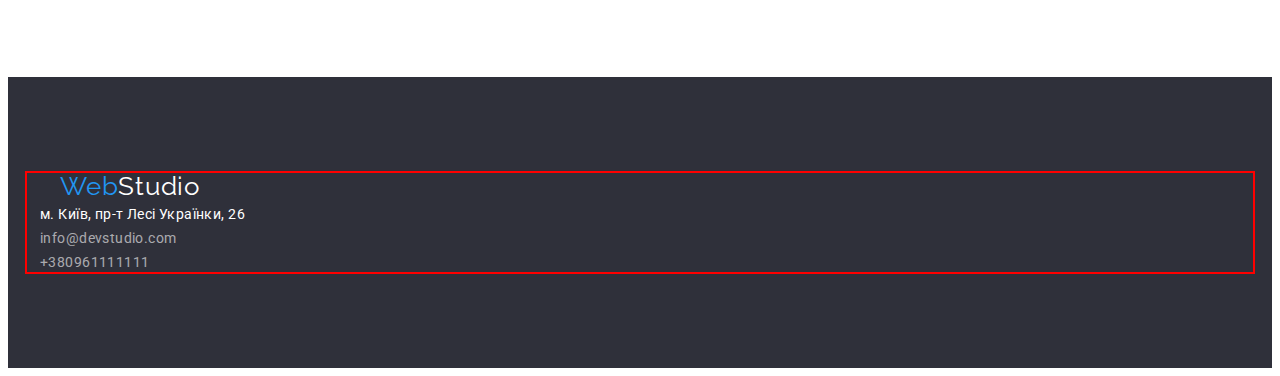
==== commit 57875ddd: "add portfolio" ====
--- a/portfolio.html
+++ b/portfolio.html
@@ -55,7 +55,7 @@
   <!--Фільтри-->
   <section class="section">
 <div class="container">
-      <ul class="list-filters list">
+      <ul class="list-filters list ">
         <li class="button-filters">
           <button type="button" class="button active-btn">Усі</li>
         <li class="button-filters">
@@ -69,49 +69,69 @@
       </ul>
 
 
-   <ul class="list">
-    <li>
+   <ul class="list card-set">
+    <li class="card-set-item">
       <img src="./img/tehnokrak.jpg" alt="Портфоліо">
+      <div class="portfolio-wrapper">
       <h2 class="title-portfolio">Технокряк</h2>
       <p class="portfolio-description">Веб-сайт</p>
+
+    <li class="card-set-item">
+      <img src="./img/New.jpg"    alt="Портфоліо">
+      <div class="portfolio-wrapper">
+         <h2 class="title-portfolio">Постер <span lang="en">New Orlean vs Golden Star</span></h2>
+      <p class="portfolio-description">Дизайн </p>
+    </div>
     </li>
-    <li>
-      <img src="./img/New.jpg"
-      alt="Портфоліо">
-      <h2 class="title-portfolio">Постер <span lang="en">New Orlean vs Golden Star</span></h2>
-      <p class="portfolio-description">Дизайн </p>
-    </li>
-    <li>
-      <img src="./img/Seafood.jpg"
-      alt="Портфоліо">
+    <li class="card-set-item">
+      <img src="./img/Seafood.jpg"  alt="Портфоліо">
+      <div class="portfolio-wrapper">
       <h2 class="title-portfolio">Ресторан  <span lang="en">Seafood</span></h2>
       <p class="portfolio-description">Додаток </p>
+    </div>
     </li>
-    <li>
+    <li class="card-set-item">
       <img src="./img/Prime.jpg"
       alt="Портфоліо">
+      <div class="portfolio-wrapper">
       <h2 class="title-portfolio">Проєкт  <span lang="en">Prime</span></h2>
       <p class="portfolio-description">Маркетинг</p>
+    </div>
     </li>
-    <li>
+    <li class="card-set-item">
       <img src="./img/Boxesjpg.jpg" alt="Портфоліо">
+      <div class="portfolio-wrapper">
       <h2 class="title-portfolio">Проєкт<span lang="en">Boxes</span></h2>
       <p class="portfolio-description">Додаток</p>
+    </div>
     </li>
-    <li>
+    <li class="card-set-item">
+      <img src="./img/Borders5.jpg" alt="Портфоліо">
+      <div class="portfolio-wrapper">
+      <h2 class="title-portfolio"><span lang="en">Inspiration has no Borders</span></h2>
+      <p class="portfolio-description">Веб-сайт</p>
+    </div>
+    </li>
+    <li class="card-set-item">
       <img src="./img/LimitedEdition.jpg" alt="Портфоліо">
+      <div class="portfolio-wrapper">
       <h2 class="title-portfolio">Проєкт<span lang="en"> Limited Edition</span></h2>
       <p class="portfolio-description">Дизайн</p>
+    </div>
     </li>
-    <li>
+    <li class="card-set-item">
       <img src="./img/LAB-min.jpg" alt="Портфоліо">
+      <div class="portfolio-wrapper">
       <h2 class="title-portfolio">Проєкт<span lang="en">LAB</span></h2>
       <p class="portfolio-description">Маркетинг</p>
+    </div>
     </li>
-    <li>
+    <li class="card-set-item">
       <img src="./img/GrowingBusiness.jpg" alt="Портфоліо">
+      <div class="portfolio-wrapper">
       <h2 class="title-portfolio"><span lang="en">Growing Business</span></h2>
-      <p>Додаток</p>
+      <p class="portfolio-description">Додаток</p>
+    </div>
     </li>
    </ul>
  </div>
--- a/css/styles.css
+++ b/css/styles.css
@@ -4,6 +4,10 @@
   --text-title-color: #757575;
   --accent-color: #2196f3;
   --items: 3;
+
+
+  --indent: 30px;
+  --items: 3;
 }
 /**
   |============================
@@ -17,6 +21,22 @@
   background-color: var(--main-title-color);
   color: var(--sacondary-title-color);
 }
+/**
+  |============================
+  | Card set
+  |============================
+*/
+
+.card-set {
+  display: flex;
+  flex-wrap: wrap;
+  gap: var(--indent);
+
+}
+.card-set-item {
+flex-basic: calc((100% - var(--indent) * (var(--items) - 1)) / (var(--items)));
+}
+
 
 /* reset */
 
@@ -107,6 +127,7 @@
 .header {
   background-color: var(--main-title-color);
 }
+
 .logo {
   font-family: 'Raleway';
   font-size: 26px;
@@ -175,8 +196,12 @@
 /*-------Герой--*/
 .hero {
   background-color: #2f303a;
+
 }
 .hero-title {
+  padding-top: 200px;
+  padding-bottom: 30px;
+  width: 696px;
   font-weight: 900;
   font-size: 44px;
   line-height: calc(60 / 44);
@@ -184,8 +209,10 @@
   letter-spacing: 0.06em;
   text-transform: uppercase;
   color: var(--main-title-color);
+
 }
 .hero-button {
+
   padding: 9px 31px;
   min-width: 216px;
   min-height: 50px;
@@ -198,25 +225,53 @@
   background: var(--accent-color);
   box-shadow: 0px 4px 4px rgba(0, 0, 0, 0.15);
   border-radius: 4px;
-  width: 216px;
-  height: 50px;
-  border: none;
+    border: none;
   cursor: pointer;
-}
-/**
-  |============================
-  | Особливості
-  |============================
-*/
+  text-align: center;
+
+
+}
+.order-button {
+  display:inline-block
+  font-size: 16px;
+  text-align: center;
+  display: flex;
+
+
+
+}
+/**
+  |============================
+  |        Особливості
+  |============================
+*/
+
+
+.about-list {
+  display: flax;
+  align-items: center;
+
+}
+
+.about-tittle {
+  width: 269px;
+  height: 98px;
+
+  padding-right: 30px;
+}
+
 .about-sub-tittle {
   font-size: 14px;
   line-height: calc(16 / 14);
+  padding-bottom: 10px;
 }
 .about-description {
   line-height: 24px;
 
   color: var(--text-title-color);
 }
+
+
 /**
   |============================
   | Чим займаємось
@@ -233,6 +288,8 @@
 }
 .dev-list {
   display: flex;
+  align-items: center;
+
 }
 .dev-item:not(:last-child) {
 margin-right: 30px;
@@ -243,19 +300,34 @@
   | Наша команда
   |============================
 */
-
+.team-item {
+
+}
 .team-title {
+  padding-top: 94px;
+  padding-bottom: 50px;
   font-size: 36px;
   line-height: calc(42 / 36);
   text-align: center;
 }
-.team-sub-title {
+.team-wrapper {
+  padding-top: 30px;
+  padding-bottom: 30px;
+  box-shadow: 0px 1px 3px rgba(0, 0, 0, 0.12), 0px 1px 1px rgba(0, 0, 0, 0.14), 0px 2px 1px rgba(0, 0, 0, 0.2);
+  border-radius: 0px 0px 4px 4px;
+}
+
+.team-name {
+  padding-top: 30px;
   font-weight: 500;
   font-size: 16px;
   line-height: calc(19 / 16);
   text-align: center;
+  margin-bottom: 8px;
 }
 .team-description {
+  padding-bottom: 30px;
+  padding-top: 10px;
   font-size: 16px;
   line-height: calc(19 / 16);
   text-align: center;
@@ -277,6 +349,8 @@
   line-height: calc(31 / 26);
   letter-spacing: 0.03em;
   color: var(--accent-color);
+  padding-top: 60px;
+  padding-left: 20px;
 }
 
 .logo-footer-span {
@@ -299,7 +373,15 @@
 /*-------Фільтри--*/
 .list-filters {
   display: flex;
-  
+  align-items: center;
+   grap: 8px;
+
+}
+.button-filters {
+  display: flex;
+  align-items: center;
+  margin-right: 8px;
+  margin-bottom: 50px;
 
 }
 .button {
@@ -329,9 +411,20 @@
     0px 2px 2px rgba(0, 0, 0, 0.12);
   border-radius: 4px;
 }
+.portfolio-wrapper{
+  padding-top: 20px;
+  padding-bottom: 20px;
+  text-align: center;
+  border:1px solid #EEEEEE;
+  border-top: none;
+}
 .title-portfolio {
+  margin-bottom: 4px;
+  ;
+
   font-size: 18px;
   line-height: calc(36 / 18);
+
 }
 .portfolio-description {
   font-size: 16px;
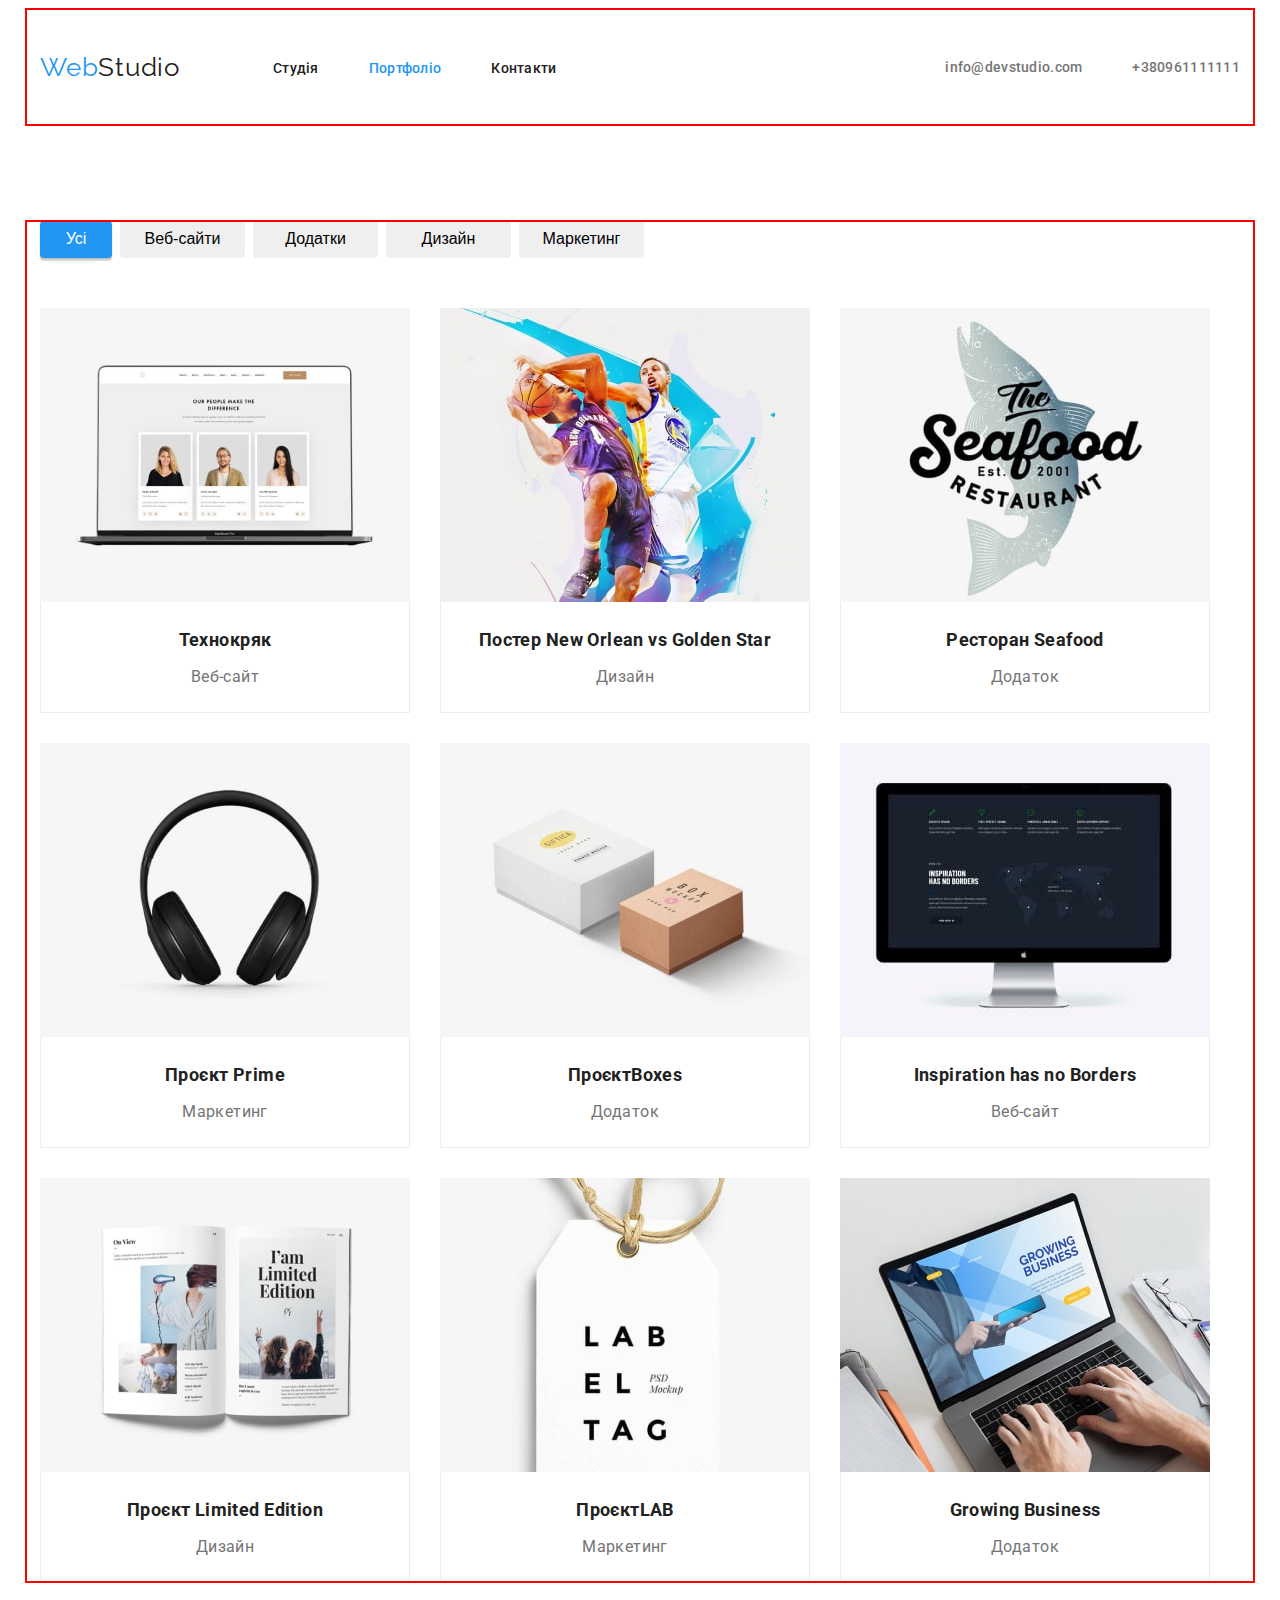
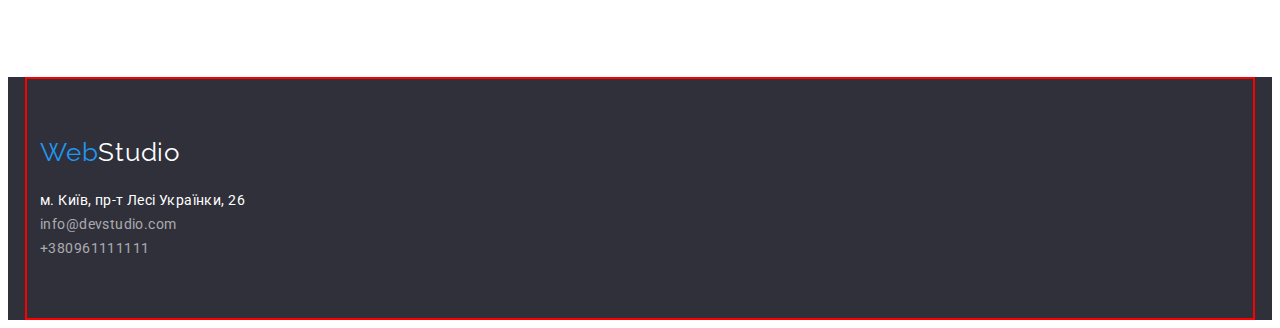
==== commit 17fd67ba: "footer" ====
--- a/portfolio.html
+++ b/portfolio.html
@@ -138,10 +138,10 @@
   </section>
 </main>
 <!--Підвал-->
- <footer class="footer section">
-  <div class="container">
+ <footer class="footer">
+  <div class="container footer-wrapper">
       <a class="logo-footer link" href="./index.html">Web<span class="logo-footer-span">Studio</span></a>
-      <address>
+      <address  class="address">
         <ul class="list">
           <li>
             <a href="https://goo.gl/maps/yUURAm4yrq9FxePc8" target="_blank"
@@ -155,7 +155,8 @@
           <a class="footer-address link" href="tel:+380961111111">+380961111111</a>
         </li>
         </ul>
-      </address> </div>
+      </address>
+    </div>
     </footer>
 </body>
 </html>--- a/css/styles.css
+++ b/css/styles.css
@@ -196,16 +196,14 @@
 /*-------Герой--*/
 .hero {
   background-color: #2f303a;
-
+  text-align: center;
 }
 .hero-title {
+  align-items: center;
   padding-top: 200px;
-  padding-bottom: 30px;
-  width: 696px;
   font-weight: 900;
   font-size: 44px;
   line-height: calc(60 / 44);
-  text-align: center;
   letter-spacing: 0.06em;
   text-transform: uppercase;
   color: var(--main-title-color);
@@ -226,20 +224,18 @@
   box-shadow: 0px 4px 4px rgba(0, 0, 0, 0.15);
   border-radius: 4px;
     border: none;
-  cursor: pointer;
-  text-align: center;
-
-
-}
-.order-button {
-  display:inline-block
-  font-size: 16px;
-  text-align: center;
-  display: flex;
-
-
-
-}
+  margin-bottom: 200px;
+  margin-top: 30px;
+
+
+}
+
+
+
+
+
+
+
 /**
   |============================
   |        Особливості
@@ -341,6 +337,11 @@
 */
 .footer {
   background: #2f303a;
+}
+.footer-wrapper {
+  padding-top: 60px;
+  
+  padding-bottom: 60px;
 }
 .logo-footer {
   font-family: 'Raleway';
@@ -349,14 +350,15 @@
   line-height: calc(31 / 26);
   letter-spacing: 0.03em;
   color: var(--accent-color);
-  padding-top: 60px;
-  padding-left: 20px;
+
 }
 
 .logo-footer-span {
   color: var(--main-title-color);
 }
-
+.address {
+  padding-top: 20px;
+}
 .footer-link {
   line-height: calc(24 / 14);
 
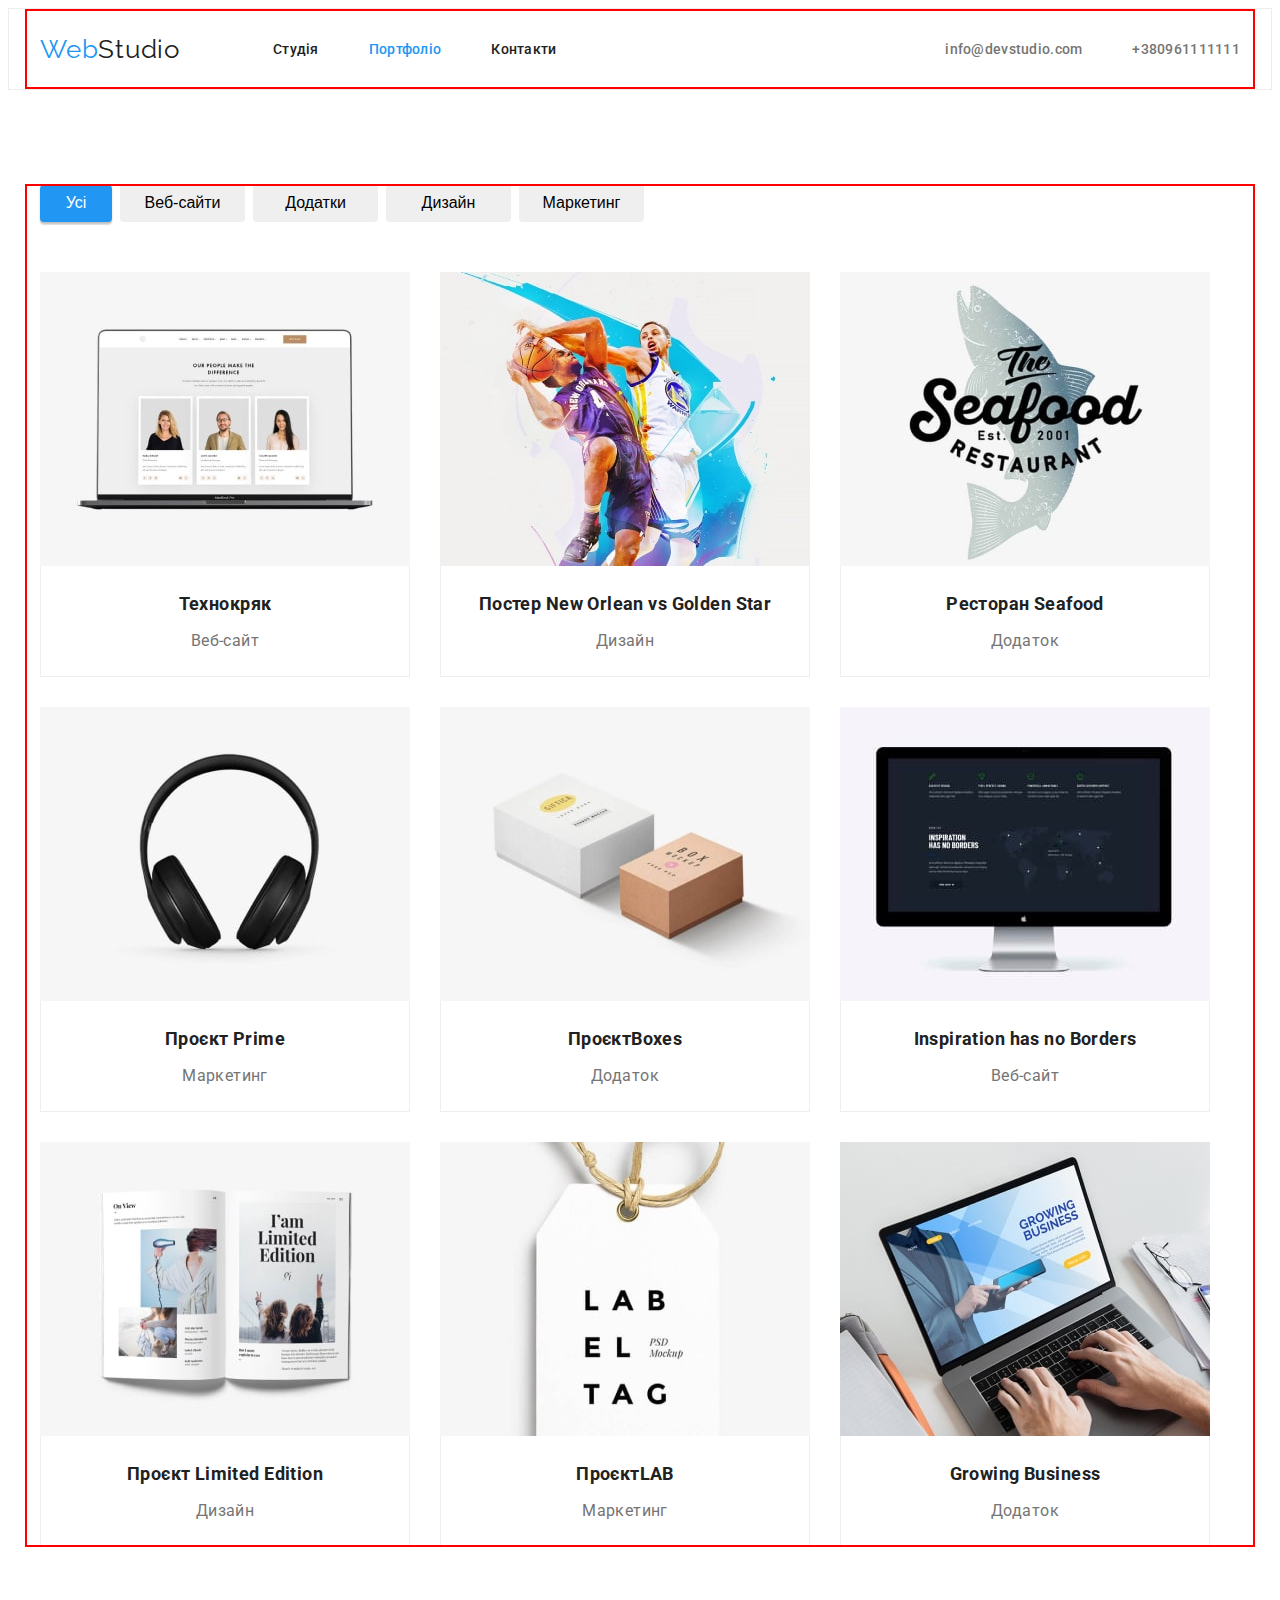
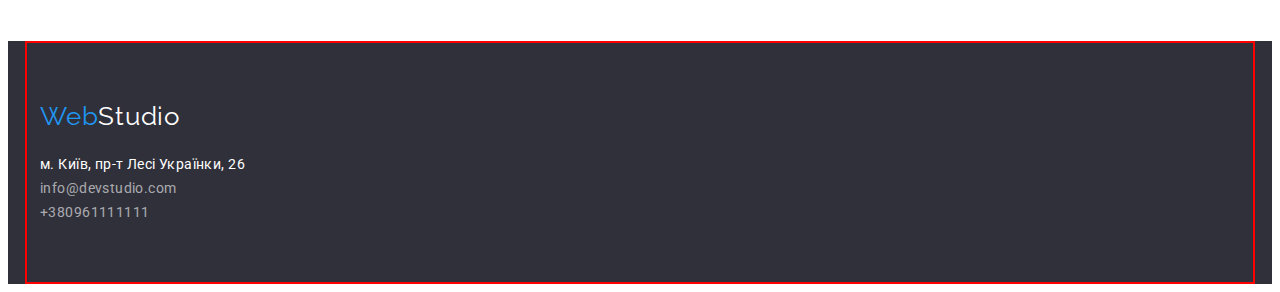
==== commit 0ee55baa: "правки от ментора" ====
--- a/portfolio.html
+++ b/portfolio.html
@@ -21,9 +21,10 @@
 <!--Шапка сайту-->
 <header class="header">
   <div class="header-container container">
-    <a class="logo link" href="./index.html">Web<span class="logo-header">Studio</span></a>
+
     <!--Навігація-->
     <nav class="header-nav">
+      <a class="logo link" href="./index.html">Web<span class="logo-header">Studio</span></a>
       <ul class="header-list list">
         <li class="nav-item">
           <a href="./index.html" class="nav-link link ">Студія</a>
--- a/css/styles.css
+++ b/css/styles.css
@@ -126,15 +126,20 @@
 
 .header {
   background-color: var(--main-title-color);
-}
-
+  border: 1px solid #ECECEC;
+}
+.header-nav {
+  margin-right: auto;
+  align-items: center;
+  display: flex;
+}
 .logo {
   font-family: 'Raleway';
   font-size: 26px;
-  line-height: 31px;
+  line-height: calc(31 / 26);
   letter-spacing: 0.03em;
   color: var(--accent-color);
-  margin-right: 93px;
+  padding-right: 93px;
 }
 
 .logo-header {
@@ -144,7 +149,7 @@
   display: flex;
   align-items: center;
   gap: 50px;
-  margin-right: 344px;
+  margin-right: auto;
 }
 .header-list-cont {
   display: flex;
@@ -152,8 +157,8 @@
 }
 .nav-link {
   display: block;
-  padding-top: 52px;
-  padding-bottom: 50px;
+  padding-top: 32px;
+  padding-bottom: 32px;
   font-weight: 500;
   line-height: calc(16 / 14);
   letter-spacing: 0.02em;
@@ -161,9 +166,7 @@
   align-items: center;
 
 }
-.header-nav {
-  margin-right: auto;
-}
+
 .active {
   color: var(--accent-color);
 }
@@ -197,17 +200,22 @@
 .hero {
   background-color: #2f303a;
   text-align: center;
+  padding-top : 200px;
+  padding-bottom: 200px;
+
+
 }
 .hero-title {
   align-items: center;
-  padding-top: 200px;
   font-weight: 900;
   font-size: 44px;
   line-height: calc(60 / 44);
   letter-spacing: 0.06em;
   text-transform: uppercase;
   color: var(--main-title-color);
-
+  width: 696px;
+  margin-left: auto;
+  margin-right: auto;
 }
 .hero-button {
 
@@ -224,7 +232,7 @@
   box-shadow: 0px 4px 4px rgba(0, 0, 0, 0.15);
   border-radius: 4px;
     border: none;
-  margin-bottom: 200px;
+
   margin-top: 30px;
 
 
@@ -340,7 +348,7 @@
 }
 .footer-wrapper {
   padding-top: 60px;
-  
+
   padding-bottom: 60px;
 }
 .logo-footer {
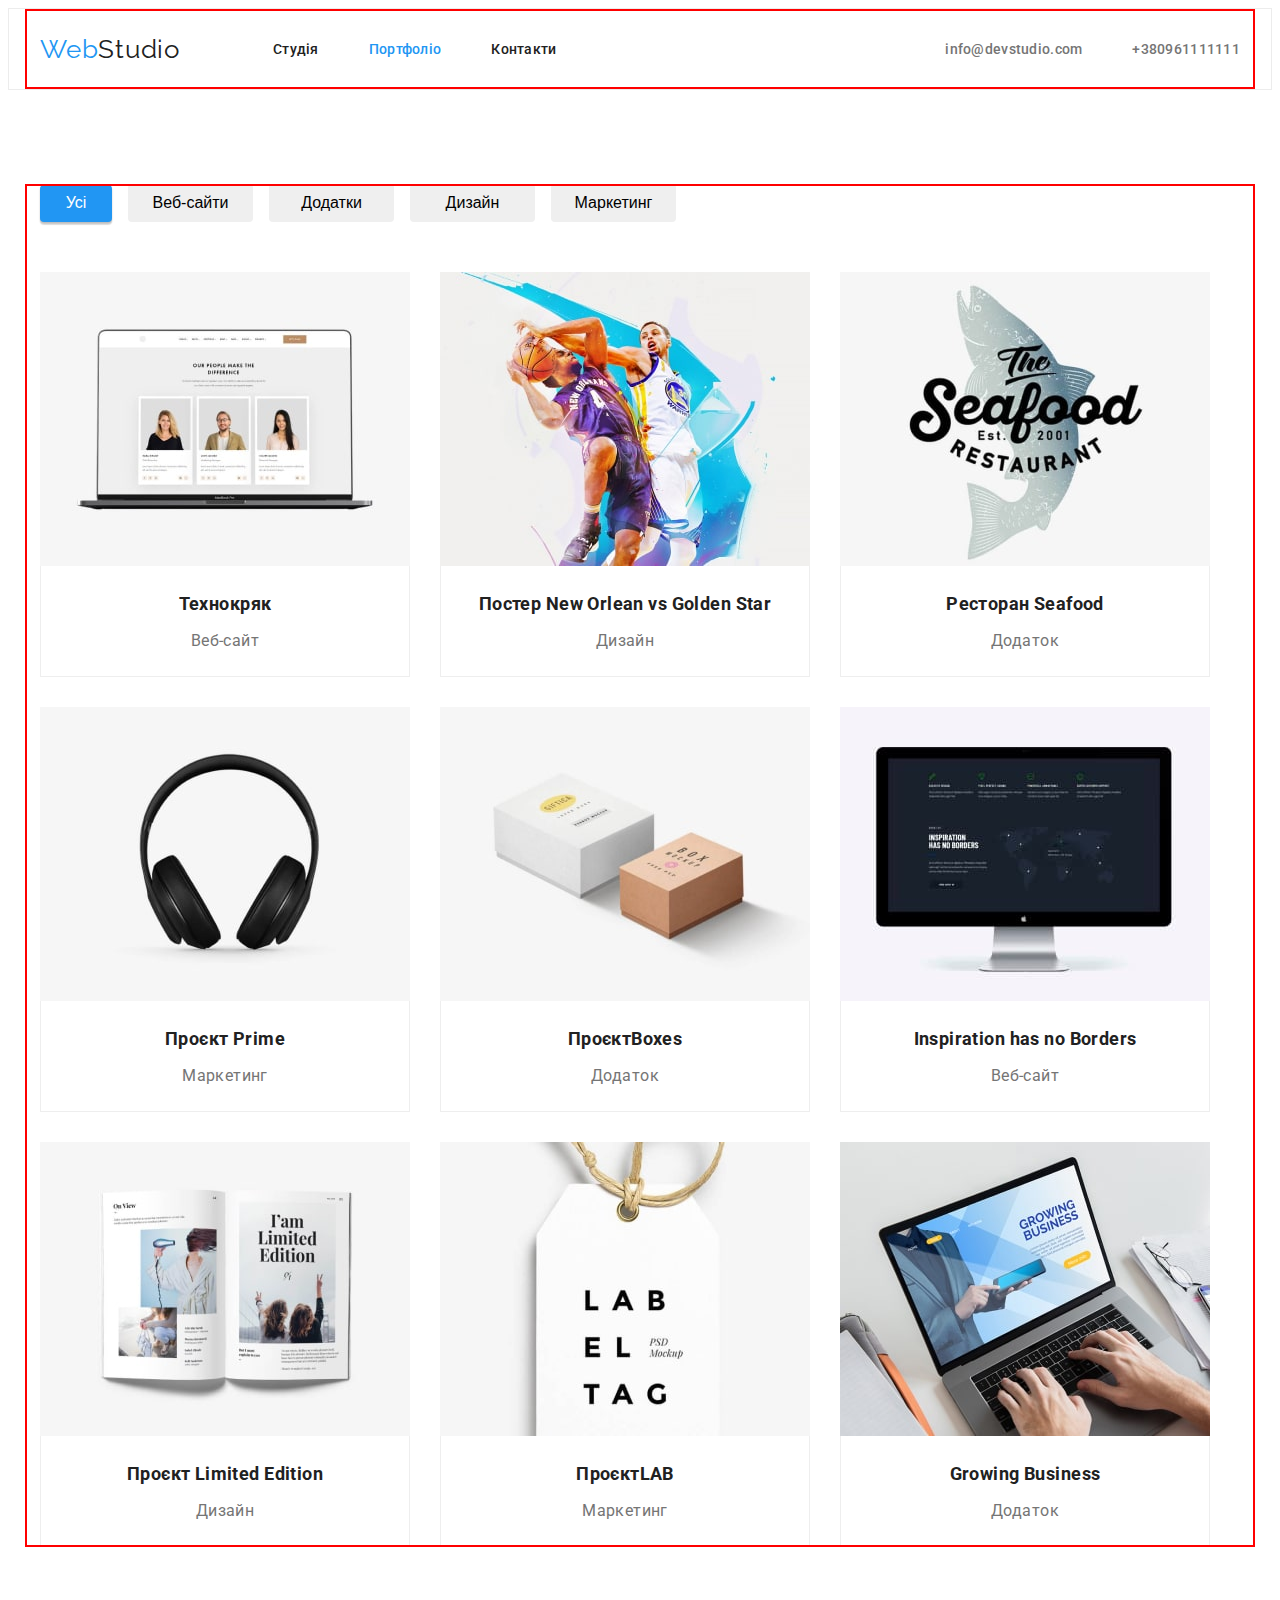
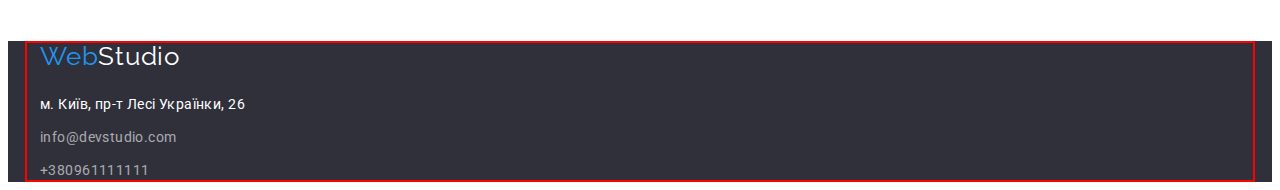
==== commit 318d712d: "помилки" ====
--- a/portfolio.html
+++ b/portfolio.html
@@ -140,10 +140,10 @@
 </main>
 <!--Підвал-->
  <footer class="footer">
-  <div class="container footer-wrapper">
+  <div class="container">
       <a class="logo-footer link" href="./index.html">Web<span class="logo-footer-span">Studio</span></a>
       <address  class="address">
-        <ul class="list">
+        <ul class="address-list list">
           <li>
             <a href="https://goo.gl/maps/yUURAm4yrq9FxePc8" target="_blank"
               class="footer-link link">м. Київ, пр-т Лесі Українки, 26</a
--- a/css/styles.css
+++ b/css/styles.css
@@ -238,30 +238,24 @@
 
 }
 
-
-
-
-
-
-
 /**
   |============================
   |        Особливості
   |============================
 */
-
-
+.about {
+  padding-bottom: 0px;
+}
 .about-list {
-  display: flax;
-  align-items: center;
+  display: flex;
+  align-items: center;
+  gap: var(--indent);
 
 }
 
 .about-tittle {
-  width: 269px;
+  width: 270px;
   height: 98px;
-
-  padding-right: 30px;
 }
 
 .about-sub-tittle {
@@ -304,12 +298,12 @@
   | Наша команда
   |============================
 */
-.team-item {
-
+.team {
+background-color:#F5F4FA;
 }
 .team-title {
-  padding-top: 94px;
-  padding-bottom: 50px;
+  margin-bottom: 50px;
+
   font-size: 36px;
   line-height: calc(42 / 36);
   text-align: center;
@@ -322,7 +316,7 @@
 }
 
 .team-name {
-  padding-top: 30px;
+
   font-weight: 500;
   font-size: 16px;
   line-height: calc(19 / 16);
@@ -330,8 +324,8 @@
   margin-bottom: 8px;
 }
 .team-description {
-  padding-bottom: 30px;
-  padding-top: 10px;
+
+
   font-size: 16px;
   line-height: calc(19 / 16);
   text-align: center;
@@ -346,11 +340,7 @@
 .footer {
   background: #2f303a;
 }
-.footer-wrapper {
-  padding-top: 60px;
-
-  padding-bottom: 60px;
-}
+
 .logo-footer {
   font-family: 'Raleway';
   font-style: normal;
@@ -365,7 +355,12 @@
   color: var(--main-title-color);
 }
 .address {
-  padding-top: 20px;
+ margin-top: 20px;
+}
+.address-list {
+  display: flex;
+  flex-direction: column;
+  gap: 9px;
 }
 .footer-link {
   line-height: calc(24 / 14);
@@ -384,7 +379,9 @@
 .list-filters {
   display: flex;
   align-items: center;
-   grap: 8px;
+   gap: 8px;
+   margin-left: auto;
+   margin-right: auto;
 
 }
 .button-filters {
@@ -395,7 +392,7 @@
 
 }
 .button {
-  padding: 5px 21px;
+
   min-width: 125px;
   min-height: 38px;
   font-size: 16px;
@@ -404,6 +401,7 @@
   border-style: none;
   cursor: pointer;
   border-radius: 4px;
+
 }
 .button:hover,
 .button:focus {
@@ -412,7 +410,7 @@
   text-shadow: 0px 4px 4px rgba(0, 0, 0, 0.25);
 }
 .active-btn {
-  padding: 5px 24px;
+ 
   min-width: 72px;
   min-height: 37px;
   background-color: var(--accent-color);
